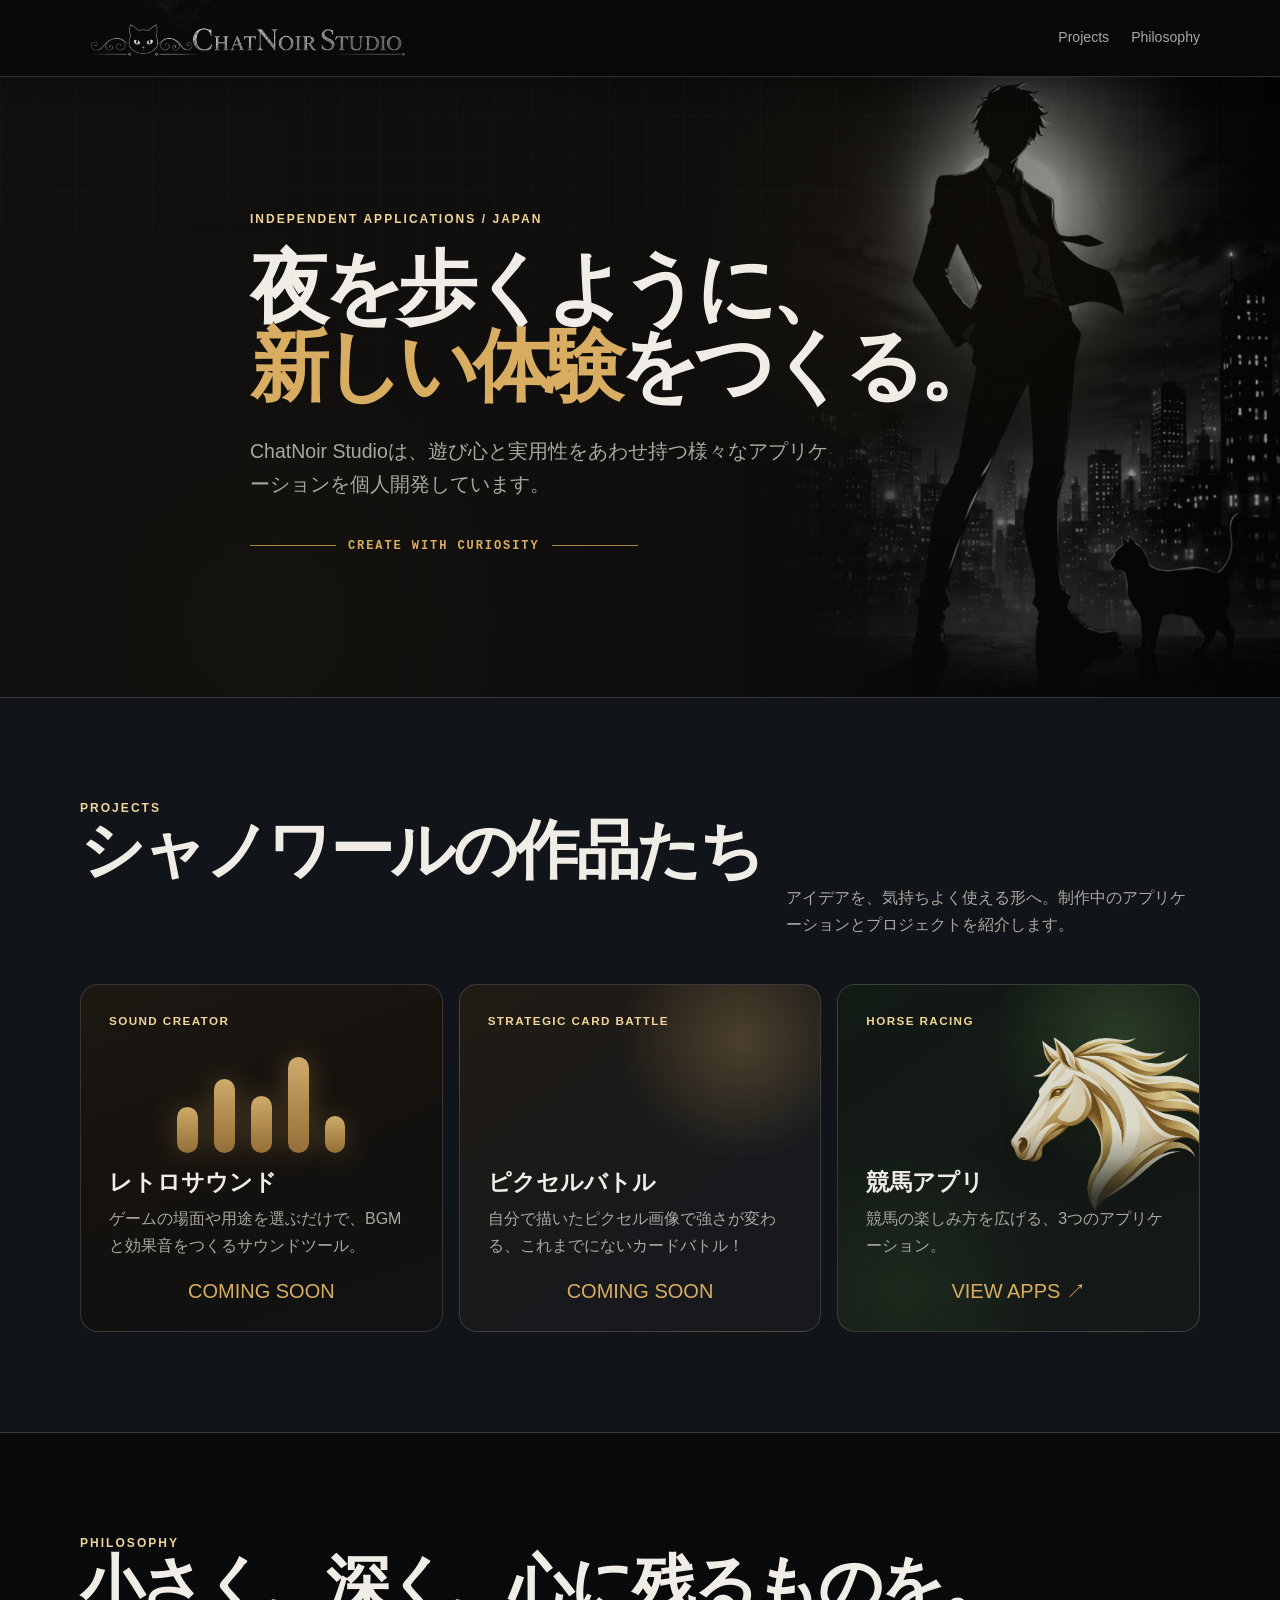
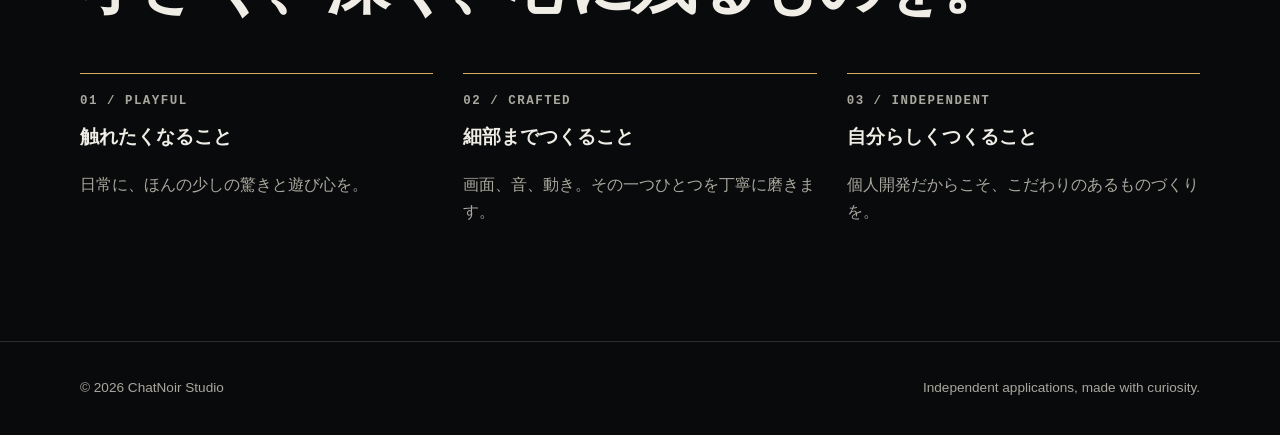
==== index.html @ 71e1b9e2 "OGP画像を追加し、シェア時の見え方を整える Co-authored-by: Cursor <cursoragent@cursor.com>" ====
<!doctype html>
<html lang="ja"><head><meta charset="utf-8"><meta name="viewport" content="width=device-width, initial-scale=1"><meta name="description" content="ChatNoir Studioは、遊び心と実用性をあわせ持つ個人開発アプリケーションを制作しています。"><meta name="theme-color" content="#090a0b"><meta property="og:title" content="ChatNoir Studio"><meta property="og:description" content="遊び心と実用性をあわせ持つ、個人開発アプリケーション。"><meta property="og:type" content="website"><meta property="og:url" content="https://true-ocean.github.io/"><meta property="og:locale" content="ja_JP"><meta property="og:site_name" content="ChatNoir Studio"><meta property="og:image" content="https://true-ocean.github.io/assets/og-home.png"><meta property="og:image:type" content="image/png"><meta property="og:image:width" content="1200"><meta property="og:image:height" content="630"><meta property="og:image:alt" content="夜の街に立つ人物と黒猫。夜を歩くように、新しい体験をつくる。"><meta name="twitter:card" content="summary_large_image"><meta name="twitter:title" content="ChatNoir Studio"><meta name="twitter:description" content="遊び心と実用性をあわせ持つ、個人開発アプリケーション。"><meta name="twitter:image" content="https://true-ocean.github.io/assets/og-home.png"><meta name="twitter:image:alt" content="夜の街に立つ人物と黒猫。夜を歩くように、新しい体験をつくる。"><link rel="canonical" href="https://true-ocean.github.io/"><title>ChatNoir Studio — Independent applications</title><link rel="stylesheet" href="assets/site.css"></head>
<body><div class="site-shell"><header class="site-header"><nav class="container nav" aria-label="メインナビゲーション"><a class="brand" href="./"><img class="brand-logo" src="assets/chatnoir-top-banner.png" alt="ChatNoir Studio"></a><div class="nav-links"><a href="#projects">Projects</a><a href="#philosophy">Philosophy</a></div></nav></header>
<main><section class="hero"><div class="hero-poster" role="img" aria-label="夜の街に立つ人物と黒猫を描いたChatNoir Studioのイメージ"></div><div class="container hero-content"><p class="kicker">Independent applications / Japan</p><h1><span class="line">夜を歩くように、</span><span class="line"><em>新しい体験</em>をつくる。</span></h1><p class="lead">ChatNoir Studioは、遊び心と実用性をあわせ持つ様々なアプリケーションを個人開発しています。</p><p class="hero-rule">CREATE WITH CURIOSITY</p></div></section>
<section class="section section-dark" id="projects"><div class="container"><div class="section-head"><div><p class="kicker">Projects</p><h2 class="heading-single">シャノワールの作品たち</h2></div><p class="section-copy">アイデアを、気持ちよく使える形へ。制作中のアプリケーションとプロジェクトを紹介します。</p></div><div class="projects"><article class="project project-retrosound"><span class="project-eq" aria-hidden="true"><i></i><i></i><i></i><i></i><i></i></span><p class="project-status">SOUND CREATOR</p><h3>レトロサウンド</h3><p class="project-desc">ゲームの場面や用途を選ぶだけで、BGMと効果音をつくるサウンドツール。</p><span class="project-arrow" aria-hidden="true">COMING SOON</span></article><article class="project"><p class="project-status">STRATEGIC CARD BATTLE</p><h3>ピクセルバトル</h3><p class="project-desc">自分で描いたピクセル画像で強さが変わる、これまでにないカードバトル！</p><span class="project-arrow" aria-hidden="true">COMING SOON</span></article><a class="project project-keiba" href="/horse-racing/"><span class="project-horse" aria-hidden="true"></span><p class="project-status">HORSE RACING</p><h3>競馬アプリ</h3><p class="project-desc">競馬の楽しみ方を広げる、3つのアプリケーション。</p><span class="project-arrow" aria-hidden="true">VIEW APPS ↗</span></a></div></div></section>
<section class="section" id="philosophy"><div class="container"><p class="kicker">Philosophy</p><h2 class="heading-single">小さく、深く、心に残るものを。</h2><div class="beliefs"><article class="belief"><p class="belief-index">01 / PLAYFUL</p><h3>触れたくなること</h3><p>日常に、ほんの少しの驚きと遊び心を。</p></article><article class="belief"><p class="belief-index">02 / CRAFTED</p><h3>細部までつくること</h3><p>画面、音、動き。その一つひとつを丁寧に磨きます。</p></article><article class="belief"><p class="belief-index">03 / INDEPENDENT</p><h3>自分らしくつくること</h3><p>個人開発だからこそ、こだわりのあるものづくりを。</p></article></div></div></section>
</main><footer class="site-footer"><div class="container footer-inner"><span>© 2026 ChatNoir Studio</span><span>Independent applications, made with curiosity.</span></div></footer></div></body></html>
---- assets/site.css ----
:root { --ink:#090a0b; --night:#111418; --panel:#171b20; --paper:#f0ede6; --muted:#aaa79f; --gold:#d8ad61; --gold-bright:#f2d49a; --line:rgba(240,237,230,.16); color-scheme:dark; }
* { box-sizing:border-box; } html { scroll-behavior:smooth; } body { margin:0; background:var(--ink); color:var(--paper); font-family:-apple-system,BlinkMacSystemFont,"Hiragino Sans","Yu Gothic",sans-serif; line-height:1.7; } a { color:inherit; }.container { width:min(1120px,calc(100% - 40px)); margin-inline:auto; }
.site-header { position:relative; z-index:2; border-bottom:1px solid var(--line); background:rgba(9,10,11,.84); }.nav { min-height:76px; display:flex; align-items:center; justify-content:space-between; gap:24px; }.brand { display:inline-flex; align-items:center; gap:11px; font-family:Georgia,"Times New Roman",serif; font-size:1.08rem; font-weight:700; letter-spacing:.08em; text-decoration:none; }.brand-mark { position:relative; width:27px; height:27px; border:1px solid var(--gold); border-radius:50% 50% 44% 44%; }.brand-mark::before,.brand-mark::after { content:""; position:absolute; top:-5px; width:9px; height:10px; border-top:1px solid var(--gold); }.brand-mark::before { left:1px; transform:rotate(-38deg); }.brand-mark::after { right:1px; transform:rotate(38deg); }.brand-mark i,.brand-mark i::before { position:absolute; display:block; content:""; }.brand-mark i { width:3px; height:3px; top:11px; left:7px; background:var(--gold-bright); box-shadow:10px 0 var(--gold-bright); }.brand-mark i::before { width:8px; height:1px; top:7px; left:5px; background:var(--gold); }.nav-links { display:flex; flex-wrap:wrap; gap:22px; color:var(--muted); font-size:.88rem; }.nav-links a { text-decoration:none; }.nav-links a:hover { color:var(--gold-bright); }
.hero { position:relative; min-height:690px; display:grid; align-items:center; overflow:hidden; isolation:isolate; }.hero::before { content:""; position:absolute; z-index:-2; inset:0; background:radial-gradient(circle at 72% 37%,rgba(215,172,92,.18),transparent 21%),linear-gradient(130deg,#08090a 15%,#15171a 54%,#08090a); }.hero::after { content:""; position:absolute; z-index:-1; inset:0; opacity:.38; background-image:linear-gradient(rgba(240,237,230,.08) 1px,transparent 1px),linear-gradient(90deg,rgba(240,237,230,.08) 1px,transparent 1px); background-size:52px 52px; mask-image:linear-gradient(to bottom,black,transparent 84%); }.hero-content { padding-block:112px; max-width:780px; }.kicker { margin:0; color:var(--gold-bright); font-size:.75rem; font-weight:800; letter-spacing:.17em; text-transform:uppercase; } h1,h2,h3,p { margin-top:0; } h1 { max-width:760px; margin-block:20px 30px; font-family:Georgia,"Times New Roman",serif; font-size:clamp(2.6rem,6.2vw,5.4rem); font-weight:600; line-height:.98; letter-spacing:-.075em; } h1 .line { display:block; white-space:nowrap; } h1 em { color:var(--gold); font-style:normal; }.lead { max-width:590px; color:var(--muted); font-size:clamp(1.05rem,2vw,1.22rem); }.hero-rule { display:flex; align-items:center; flex-wrap:nowrap; gap:12px; margin-top:37px; color:var(--gold); font:700 .75rem ui-monospace,SFMono-Regular,Menlo,monospace; letter-spacing:.16em; white-space:nowrap; }.hero-rule::before,.hero-rule::after { content:""; flex:1 1 24px; width:auto; max-width:86px; height:1px; background:currentColor; opacity:.75; }.hero-cat { position:absolute; right:10%; bottom:0; width:min(30vw,330px); height:360px; opacity:.6; }.hero-cat::before { content:""; position:absolute; bottom:20px; left:29%; width:150px; height:190px; border-radius:48% 48% 40% 40%; background:#050506; box-shadow:0 0 90px 13px rgba(214,174,101,.2); }.hero-cat::after { content:""; position:absolute; bottom:190px; left:35%; width:107px; height:108px; background:#050506; clip-path:polygon(10% 22%,7% 0,31% 17%,50% 9%,72% 17%,93% 0,90% 23%,100% 54%,82% 87%,50% 100%,18% 87%,0 54%); }
.section { padding-block:100px; }.section-dark { border-block:1px solid var(--line); background:var(--night); }.section-head { display:grid; grid-template-columns:minmax(0,1.35fr) minmax(0,.85fr); gap:28px 48px; align-items:end; } h2 { font-family:Georgia,"Times New Roman",serif; font-size:clamp(2.2rem,5vw,4.2rem); font-weight:600; line-height:1.04; letter-spacing:-.055em; } h2.heading-single { white-space:nowrap; }.section-copy { margin:0; color:var(--muted); max-width:34rem; justify-self:end; text-wrap:pretty; }.projects { display:grid; grid-template-columns:repeat(3,1fr); grid-template-rows:auto minmax(140px,1fr) auto auto auto; column-gap:16px; row-gap:0; margin-top:46px; align-items:stretch; }.project { min-height:330px; display:grid; grid-template-rows:subgrid; grid-row:span 5; padding:28px; border:1px solid var(--line); border-radius:18px; background:var(--panel); text-decoration:none; transition:transform .2s ease,border-color .2s ease; }.project:hover { transform:translateY(-5px); border-color:rgba(216,173,97,.72); }.project:nth-child(2) { background:radial-gradient(circle at 78% 16%,rgba(216,173,97,.26),transparent 30%),linear-gradient(145deg,#211b14,#17191c 64%); }.project:nth-child(3) { background:radial-gradient(circle at 78% 18%,rgba(110,168,86,.28),transparent 32%),radial-gradient(circle at 18% 88%,rgba(62,110,58,.2),transparent 36%),linear-gradient(145deg,#121a14,#141816 64%); }.project-status { grid-row:1; margin:0; color:var(--gold-bright); font-size:.73rem; font-weight:800; letter-spacing:.12em; line-height:1.3; white-space:nowrap; }.project h3 { grid-row:3; margin:0 0 8px; font-size:1.42rem; line-height:1.25; }.project-desc { grid-row:4; margin:0; color:var(--muted); }.project-arrow { grid-row:5; display:block; margin-top:20px; color:var(--gold); font-size:1.25rem; line-height:1.2; min-height:1.5rem; text-align:center; }.beliefs { display:grid; grid-template-columns:repeat(3,1fr); gap:30px; margin-top:46px; }.belief { border-top:1px solid var(--gold); padding-top:20px; }.belief p { color:var(--muted); }.belief-index { color:var(--gold); font:700 .78rem ui-monospace,SFMono-Regular,Menlo,monospace; letter-spacing:.12em; }.site-footer { border-top:1px solid var(--line); padding-block:34px; color:var(--muted); font-size:.85rem; }.footer-inner { display:flex; flex-wrap:wrap; justify-content:space-between; gap:18px; }
@media (max-width:960px) { .section-head { grid-template-columns:1fr; gap:18px; } .section-copy { justify-self:start; } }
@media (max-width:780px) { .container { width:min(100% - 30px,1120px); }.nav { padding-block:15px; align-items:center; justify-content:center; flex-direction:column; gap:10px; }.nav-links { gap:14px; justify-content:center; }.hero { min-height:630px; }.hero-content { padding-block:90px; }.hero-cat { right:-10%; width:260px; opacity:.38; }.section { padding-block:72px; }.section-head,.beliefs { grid-template-columns:1fr; gap:20px; }.section-copy { justify-self:start; max-width:36rem; }.projects { grid-template-columns:1fr; grid-template-rows:none; column-gap:20px; row-gap:20px; margin-top:34px; }.project { grid-template-rows:auto minmax(120px,1fr) auto auto auto; grid-row:auto; min-height:250px; } h1 { font-size:clamp(2.2rem,9.5vw,3.4rem); } h2.heading-single { font-size:clamp(1.45rem,6.4vw,2.6rem); } }

/* ChatNoir Studio imagery — aligned with the Retro Sound public site. */
.site-shell { overflow: hidden; }
.site-header { position: relative; background: rgba(18, 16, 14, .92); }
.brand { display: inline-flex; align-items: center; text-decoration: none; }
.brand-logo { display: block; width: auto; height: 112px; margin-block: -34px; mix-blend-mode: screen; }
.hero { min-height: 620px; background: radial-gradient(circle at 78% 28%, rgba(232, 169, 56, .25), transparent 29%), radial-gradient(circle at 18% 88%, rgba(185, 228, 83, .13), transparent 24%); }
.hero::before { z-index: -1; background: linear-gradient(90deg, rgba(18,16,14,.98) 0%, rgba(18,16,14,.76) 42%, rgba(18,16,14,.15) 100%); }
.hero::after { z-index: -1; opacity: .3; background-size: 38px 38px; }
.hero-poster { position: absolute; z-index: -2; inset: 0 0 0 auto; width: min(42vw, 540px); opacity: .78; background: linear-gradient(90deg, var(--ink), transparent 34%, rgba(18,16,14,.16)), linear-gradient(0deg, var(--ink), transparent 34%), url("chatnoir-poster-figure.png") center 22% / cover no-repeat; filter: grayscale(1) contrast(1.08); mask-image: linear-gradient(to right, transparent, black 34%); }
.hero-cat { display: none; }
.project-retrosound { position: relative; overflow: hidden; background: linear-gradient(160deg, #1c1812 0%, #14110e 48%, #101214 100%); }
.project-eq { grid-row: 2; justify-self: center; align-self: center; display: flex; align-items: flex-end; gap: 16px; width: min(58%, 168px); height: min(78%, 148px); opacity: .88; pointer-events: none; }
.project-eq i { display: block; flex: 1 1 0; min-width: 14px; max-width: 22px; border-radius: 999px; background: linear-gradient(180deg, #e8c07a, #c49a55 55%, #a67d3f); box-shadow: 0 0 28px rgba(196, 154, 85, .38); }
.project-eq i:nth-child(1) { height: 42%; }
.project-eq i:nth-child(2) { height: 68%; }
.project-eq i:nth-child(3) { height: 52%; }
.project-eq i:nth-child(4) { height: 88%; }
.project-eq i:nth-child(5) { height: 34%; }
.project-keiba { position: relative; overflow: hidden; background:
  radial-gradient(circle at 50% 42%, rgba(225, 186, 100, .16), transparent 31%),
  linear-gradient(160deg, #172219 0%, #101712 58%, #0c100d 100%); }
.project-keiba > * { position: relative; z-index: 1; }
.project-horse { position: absolute; z-index: 0; top: 18px; right: -22px; display: block; width: min(88%, 220px); height: 238px; background: url("horse-racing-mark.png") center / contain no-repeat; pointer-events: none; opacity: .94; filter: brightness(.9) saturate(.82) sepia(.08) drop-shadow(0 14px 20px rgba(0, 0, 0, .32)); mask-image: linear-gradient(to bottom, #000 0 53%, rgba(0, 0, 0, .76) 64%, rgba(0, 0, 0, .22) 81%, transparent 98%); transform-origin: 64% 40%; transition: opacity .25s ease, transform .25s ease; }
.project-keiba:hover .project-horse { opacity: 1; transform: translateY(-3px) scale(1.025); }
@media (max-width: 780px) {
  .brand { padding-inline-end: 2.75rem; }
  .brand-logo { height: 84px; margin-block: -26px; }
  .hero { min-height: 540px; }
  .hero-poster { width: 66vw; opacity: .4; }
}

/* Persistent navigation */
.site-shell { overflow: visible; }
.site-header { position: sticky; top: 0; z-index: 20; background: rgba(9, 10, 11, .97); box-shadow: 0 8px 20px rgba(0, 0, 0, .22); }
section[id] { scroll-margin-top: 140px; }
@media (max-width: 780px) {
  /* Stacked header is taller; tuck the section top edge behind it. */
  section[id] { scroll-margin-top: 172px; }
}
.site-header { overflow: hidden; }
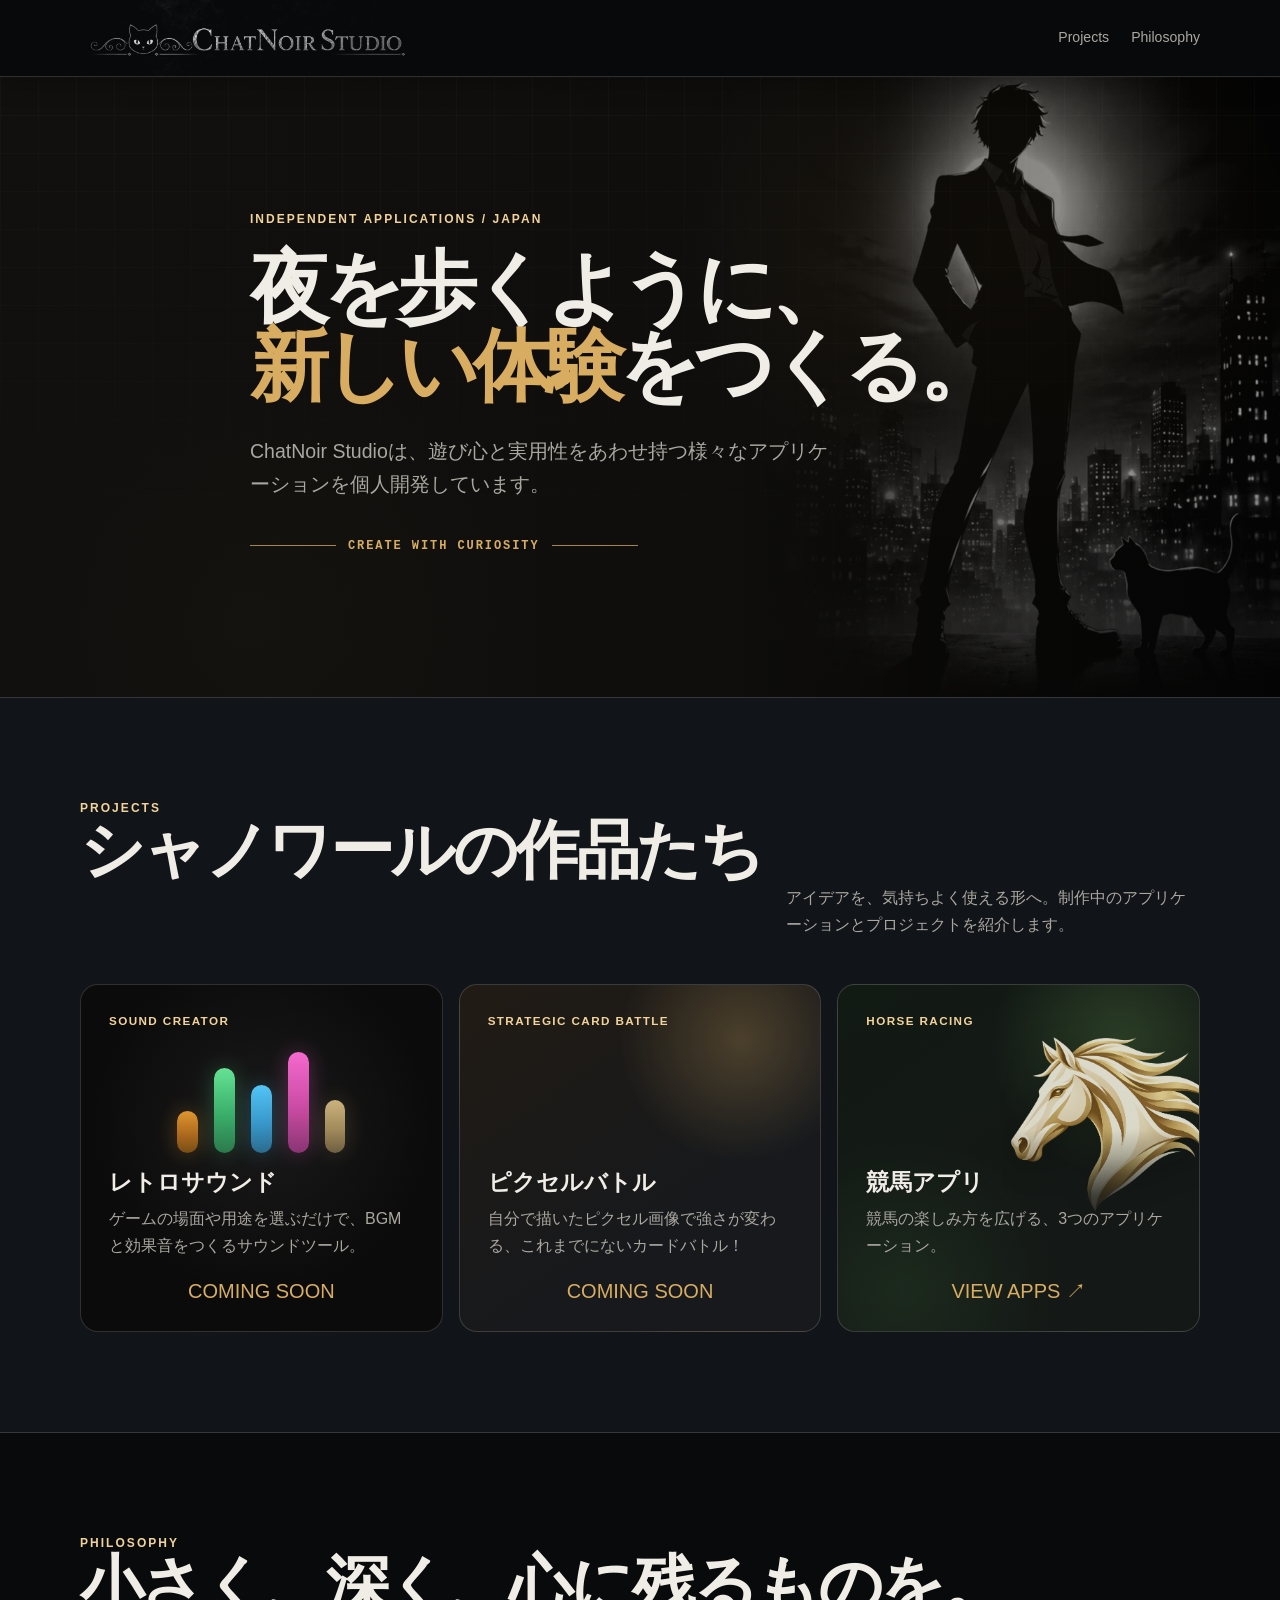
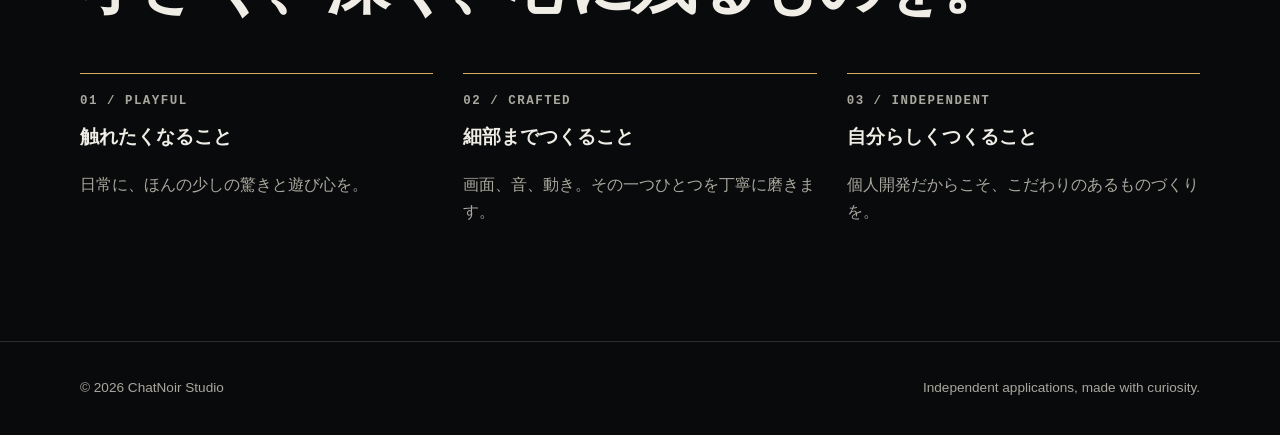
==== commit 344c1fa3: "レトロサウンドのイコライザーを多色にして、カードの印象を試す Co-authored-by: Cursor <cursoragent@cursor.com>" ====
--- a/index.html
+++ b/index.html
@@ -2,6 +2,6 @@
 <html lang="ja"><head><meta charset="utf-8"><meta name="viewport" content="width=device-width, initial-scale=1"><meta name="description" content="ChatNoir Studioは、遊び心と実用性をあわせ持つ個人開発アプリケーションを制作しています。"><meta name="theme-color" content="#090a0b"><meta property="og:title" content="ChatNoir Studio"><meta property="og:description" content="遊び心と実用性をあわせ持つ、個人開発アプリケーション。"><meta property="og:type" content="website"><meta property="og:url" content="https://true-ocean.github.io/"><meta property="og:locale" content="ja_JP"><meta property="og:site_name" content="ChatNoir Studio"><meta property="og:image" content="https://true-ocean.github.io/assets/og-home.png"><meta property="og:image:type" content="image/png"><meta property="og:image:width" content="1200"><meta property="og:image:height" content="630"><meta property="og:image:alt" content="夜の街に立つ人物と黒猫。夜を歩くように、新しい体験をつくる。"><meta name="twitter:card" content="summary_large_image"><meta name="twitter:title" content="ChatNoir Studio"><meta name="twitter:description" content="遊び心と実用性をあわせ持つ、個人開発アプリケーション。"><meta name="twitter:image" content="https://true-ocean.github.io/assets/og-home.png"><meta name="twitter:image:alt" content="夜の街に立つ人物と黒猫。夜を歩くように、新しい体験をつくる。"><link rel="canonical" href="https://true-ocean.github.io/"><title>ChatNoir Studio — Independent applications</title><link rel="stylesheet" href="assets/site.css"></head>
 <body><div class="site-shell"><header class="site-header"><nav class="container nav" aria-label="メインナビゲーション"><a class="brand" href="./"><img class="brand-logo" src="assets/chatnoir-top-banner.png" alt="ChatNoir Studio"></a><div class="nav-links"><a href="#projects">Projects</a><a href="#philosophy">Philosophy</a></div></nav></header>
 <main><section class="hero"><div class="hero-poster" role="img" aria-label="夜の街に立つ人物と黒猫を描いたChatNoir Studioのイメージ"></div><div class="container hero-content"><p class="kicker">Independent applications / Japan</p><h1><span class="line">夜を歩くように、</span><span class="line"><em>新しい体験</em>をつくる。</span></h1><p class="lead">ChatNoir Studioは、遊び心と実用性をあわせ持つ様々なアプリケーションを個人開発しています。</p><p class="hero-rule">CREATE WITH CURIOSITY</p></div></section>
-<section class="section section-dark" id="projects"><div class="container"><div class="section-head"><div><p class="kicker">Projects</p><h2 class="heading-single">シャノワールの作品たち</h2></div><p class="section-copy">アイデアを、気持ちよく使える形へ。制作中のアプリケーションとプロジェクトを紹介します。</p></div><div class="projects"><article class="project project-retrosound"><span class="project-eq" aria-hidden="true"><i></i><i></i><i></i><i></i><i></i></span><p class="project-status">SOUND CREATOR</p><h3>レトロサウンド</h3><p class="project-desc">ゲームの場面や用途を選ぶだけで、BGMと効果音をつくるサウンドツール。</p><span class="project-arrow" aria-hidden="true">COMING SOON</span></article><article class="project"><p class="project-status">STRATEGIC CARD BATTLE</p><h3>ピクセルバトル</h3><p class="project-desc">自分で描いたピクセル画像で強さが変わる、これまでにないカードバトル！</p><span class="project-arrow" aria-hidden="true">COMING SOON</span></article><a class="project project-keiba" href="/horse-racing/"><span class="project-horse" aria-hidden="true"></span><p class="project-status">HORSE RACING</p><h3>競馬アプリ</h3><p class="project-desc">競馬の楽しみ方を広げる、3つのアプリケーション。</p><span class="project-arrow" aria-hidden="true">VIEW APPS ↗</span></a></div></div></section>
+<section class="section section-dark" id="projects"><div class="container"><div class="section-head"><div><p class="kicker">Projects</p><h2 class="heading-single">シャノワールの作品たち</h2></div><p class="section-copy">アイデアを、気持ちよく使える形へ。制作中のアプリケーションとプロジェクトを紹介します。</p></div><div class="projects"><article class="project project-retrosound eq-spectrum"><span class="project-eq" aria-hidden="true"><i></i><i></i><i></i><i></i><i></i></span><p class="project-status">SOUND CREATOR</p><h3>レトロサウンド</h3><p class="project-desc">ゲームの場面や用途を選ぶだけで、BGMと効果音をつくるサウンドツール。</p><span class="project-arrow" aria-hidden="true">COMING SOON</span></article><article class="project"><p class="project-status">STRATEGIC CARD BATTLE</p><h3>ピクセルバトル</h3><p class="project-desc">自分で描いたピクセル画像で強さが変わる、これまでにないカードバトル！</p><span class="project-arrow" aria-hidden="true">COMING SOON</span></article><a class="project project-keiba" href="/horse-racing/"><span class="project-horse" aria-hidden="true"></span><p class="project-status">HORSE RACING</p><h3>競馬アプリ</h3><p class="project-desc">競馬の楽しみ方を広げる、3つのアプリケーション。</p><span class="project-arrow" aria-hidden="true">VIEW APPS ↗</span></a></div></div></section>
 <section class="section" id="philosophy"><div class="container"><p class="kicker">Philosophy</p><h2 class="heading-single">小さく、深く、心に残るものを。</h2><div class="beliefs"><article class="belief"><p class="belief-index">01 / PLAYFUL</p><h3>触れたくなること</h3><p>日常に、ほんの少しの驚きと遊び心を。</p></article><article class="belief"><p class="belief-index">02 / CRAFTED</p><h3>細部までつくること</h3><p>画面、音、動き。その一つひとつを丁寧に磨きます。</p></article><article class="belief"><p class="belief-index">03 / INDEPENDENT</p><h3>自分らしくつくること</h3><p>個人開発だからこそ、こだわりのあるものづくりを。</p></article></div></div></section>
 </main><footer class="site-footer"><div class="container footer-inner"><span>© 2026 ChatNoir Studio</span><span>Independent applications, made with curiosity.</span></div></footer></div></body></html>
--- a/assets/site.css
+++ b/assets/site.css
@@ -24,6 +24,15 @@
 .project-eq i:nth-child(3) { height: 52%; }
 .project-eq i:nth-child(4) { height: 88%; }
 .project-eq i:nth-child(5) { height: 34%; }
+/* Spectrum look: remove eq-spectrum from index.html to restore the gold bars. */
+.eq-spectrum { background: radial-gradient(circle at 50% 40%, #1a1a1a, #0b0b0b 62%); }
+.eq-spectrum .project-eq { opacity: .96; }
+.eq-spectrum .project-eq i { box-shadow: none; }
+.eq-spectrum .project-eq i:nth-child(1) { height: 38%; background: linear-gradient(180deg, #e89c31, #b56e1f 55%, #7a5016); box-shadow: 0 0 22px rgba(232, 156, 49, .32); }
+.eq-spectrum .project-eq i:nth-child(2) { height: 78%; background: linear-gradient(180deg, #69eb9a, #3cb56e 55%, #2d7e4e); box-shadow: 0 0 22px rgba(105, 235, 154, .28); }
+.eq-spectrum .project-eq i:nth-child(3) { height: 62%; background: linear-gradient(180deg, #56ccff, #3a9fd4 55%, #2b6f93); box-shadow: 0 0 22px rgba(86, 204, 255, .28); }
+.eq-spectrum .project-eq i:nth-child(4) { height: 92%; background: linear-gradient(180deg, #ff6dd6, #d24eaa 55%, #8f3677); box-shadow: 0 0 22px rgba(255, 109, 214, .30); }
+.eq-spectrum .project-eq i:nth-child(5) { height: 48%; background: linear-gradient(180deg, #d4b982, #a8905e 55%, #726244); box-shadow: 0 0 22px rgba(212, 185, 130, .22); }
 .project-keiba { position: relative; overflow: hidden; background:
   radial-gradient(circle at 50% 42%, rgba(225, 186, 100, .16), transparent 31%),
   linear-gradient(160deg, #172219 0%, #101712 58%, #0c100d 100%); }
@@ -40,9 +49,10 @@
 /* Persistent navigation */
 .site-shell { overflow: visible; }
 .site-header { position: sticky; top: 0; z-index: 20; background: rgba(9, 10, 11, .97); box-shadow: 0 8px 20px rgba(0, 0, 0, .22); }
-section[id] { scroll-margin-top: 140px; }
+/* Match sticky header height so section top borders tuck under it (not a second line). */
+section[id] { scroll-margin-top: 75px; } /* header is 77px on desktop */
 @media (max-width: 780px) {
-  /* Stacked header is taller; tuck the section top edge behind it. */
-  section[id] { scroll-margin-top: 172px; }
+  /* Stacked nav is ~97px; hide the 1px section border under the header. */
+  section[id] { scroll-margin-top: 95px; }
 }
 .site-header { overflow: hidden; }
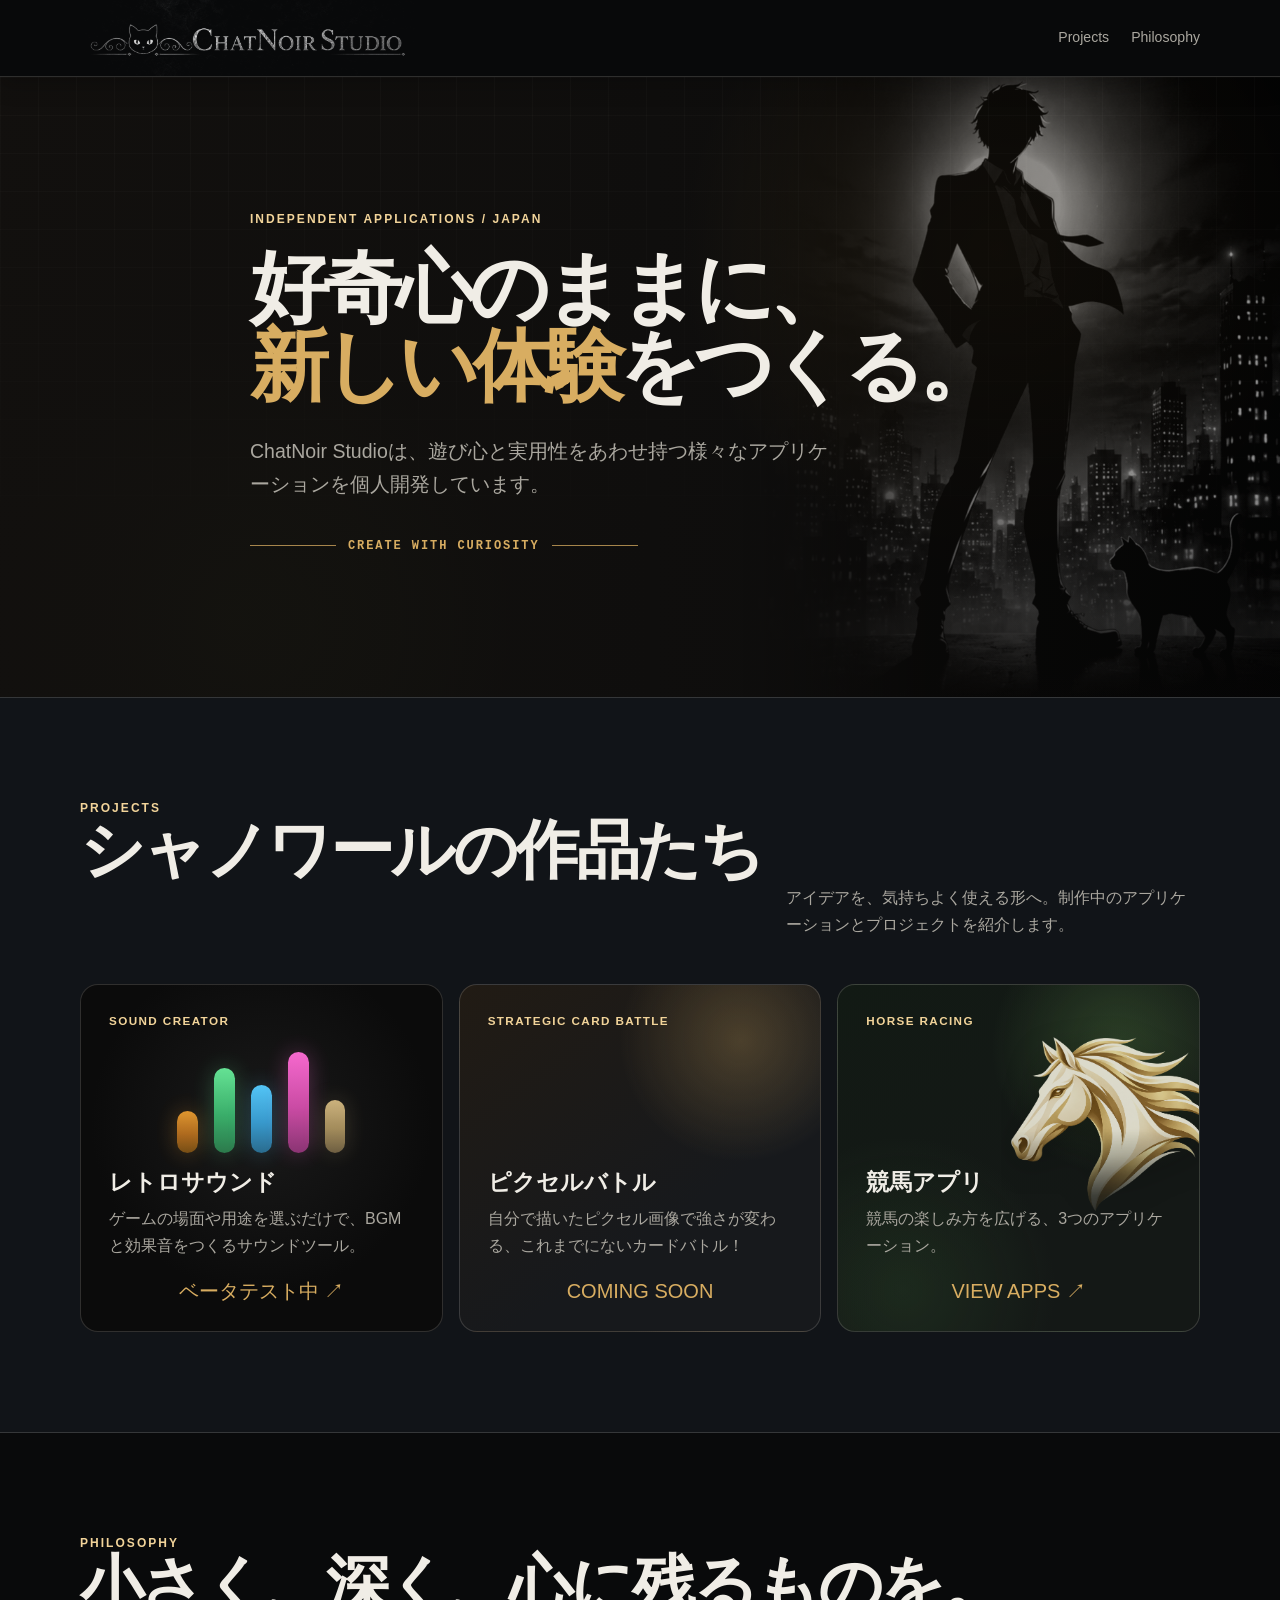
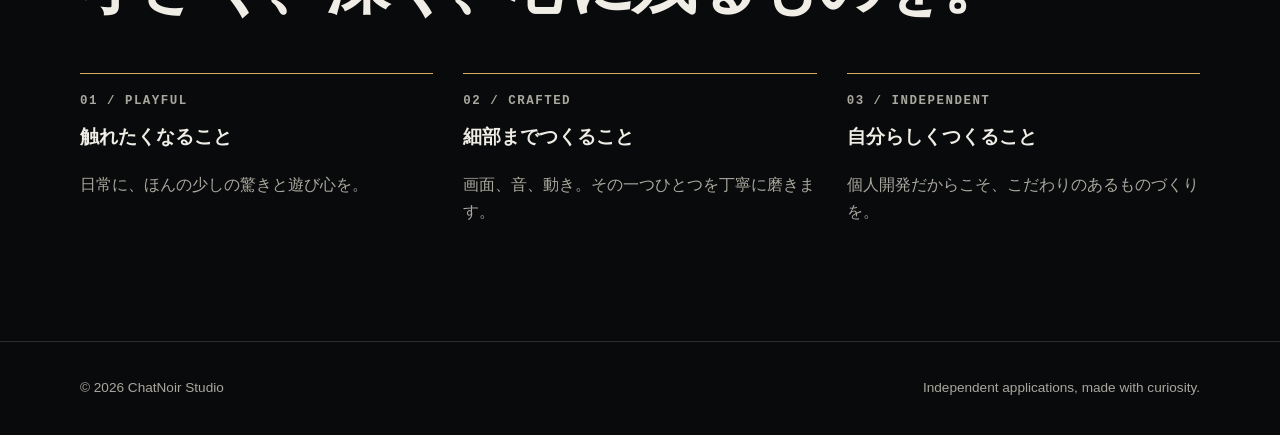
==== commit 802b2fce: "ヒーロー文言とOGPカードを更新し、レトロサウンドをベータ公開にする Co-authored-by: Cursor <cursoragent@cursor.com>" ====
--- a/index.html
+++ b/index.html
@@ -1,7 +1,7 @@
 <!doctype html>
-<html lang="ja"><head><meta charset="utf-8"><meta name="viewport" content="width=device-width, initial-scale=1"><meta name="description" content="ChatNoir Studioは、遊び心と実用性をあわせ持つ個人開発アプリケーションを制作しています。"><meta name="theme-color" content="#090a0b"><meta property="og:title" content="ChatNoir Studio"><meta property="og:description" content="遊び心と実用性をあわせ持つ、個人開発アプリケーション。"><meta property="og:type" content="website"><meta property="og:url" content="https://true-ocean.github.io/"><meta property="og:locale" content="ja_JP"><meta property="og:site_name" content="ChatNoir Studio"><meta property="og:image" content="https://true-ocean.github.io/assets/og-home.png"><meta property="og:image:type" content="image/png"><meta property="og:image:width" content="1200"><meta property="og:image:height" content="630"><meta property="og:image:alt" content="夜の街に立つ人物と黒猫。夜を歩くように、新しい体験をつくる。"><meta name="twitter:card" content="summary_large_image"><meta name="twitter:title" content="ChatNoir Studio"><meta name="twitter:description" content="遊び心と実用性をあわせ持つ、個人開発アプリケーション。"><meta name="twitter:image" content="https://true-ocean.github.io/assets/og-home.png"><meta name="twitter:image:alt" content="夜の街に立つ人物と黒猫。夜を歩くように、新しい体験をつくる。"><link rel="canonical" href="https://true-ocean.github.io/"><title>ChatNoir Studio — Independent applications</title><link rel="stylesheet" href="assets/site.css"></head>
+<html lang="ja"><head><meta charset="utf-8"><meta name="viewport" content="width=device-width, initial-scale=1"><meta name="description" content="ChatNoir Studioは、遊び心と実用性をあわせ持つ個人開発アプリケーションを制作しています。"><meta name="theme-color" content="#090a0b"><meta property="og:title" content="ChatNoir Studio"><meta property="og:description" content="遊び心と実用性をあわせ持つ、個人開発アプリケーション。"><meta property="og:type" content="website"><meta property="og:url" content="https://true-ocean.github.io/"><meta property="og:locale" content="ja_JP"><meta property="og:site_name" content="ChatNoir Studio"><meta property="og:image" content="https://true-ocean.github.io/assets/og-home.png"><meta property="og:image:type" content="image/png"><meta property="og:image:width" content="1200"><meta property="og:image:height" content="630"><meta property="og:image:alt" content="夜の街に立つ人物と黒猫。好奇心のままに、新しい体験をつくる。"><meta name="twitter:card" content="summary_large_image"><meta name="twitter:title" content="ChatNoir Studio"><meta name="twitter:description" content="遊び心と実用性をあわせ持つ、個人開発アプリケーション。"><meta name="twitter:image" content="https://true-ocean.github.io/assets/og-home.png"><meta name="twitter:image:alt" content="夜の街に立つ人物と黒猫。好奇心のままに、新しい体験をつくる。"><link rel="canonical" href="https://true-ocean.github.io/"><title>ChatNoir Studio — Independent applications</title><link rel="stylesheet" href="assets/site.css"></head>
 <body><div class="site-shell"><header class="site-header"><nav class="container nav" aria-label="メインナビゲーション"><a class="brand" href="./"><img class="brand-logo" src="assets/chatnoir-top-banner.png" alt="ChatNoir Studio"></a><div class="nav-links"><a href="#projects">Projects</a><a href="#philosophy">Philosophy</a></div></nav></header>
-<main><section class="hero"><div class="hero-poster" role="img" aria-label="夜の街に立つ人物と黒猫を描いたChatNoir Studioのイメージ"></div><div class="container hero-content"><p class="kicker">Independent applications / Japan</p><h1><span class="line">夜を歩くように、</span><span class="line"><em>新しい体験</em>をつくる。</span></h1><p class="lead">ChatNoir Studioは、遊び心と実用性をあわせ持つ様々なアプリケーションを個人開発しています。</p><p class="hero-rule">CREATE WITH CURIOSITY</p></div></section>
-<section class="section section-dark" id="projects"><div class="container"><div class="section-head"><div><p class="kicker">Projects</p><h2 class="heading-single">シャノワールの作品たち</h2></div><p class="section-copy">アイデアを、気持ちよく使える形へ。制作中のアプリケーションとプロジェクトを紹介します。</p></div><div class="projects"><article class="project project-retrosound eq-spectrum"><span class="project-eq" aria-hidden="true"><i></i><i></i><i></i><i></i><i></i></span><p class="project-status">SOUND CREATOR</p><h3>レトロサウンド</h3><p class="project-desc">ゲームの場面や用途を選ぶだけで、BGMと効果音をつくるサウンドツール。</p><span class="project-arrow" aria-hidden="true">COMING SOON</span></article><article class="project"><p class="project-status">STRATEGIC CARD BATTLE</p><h3>ピクセルバトル</h3><p class="project-desc">自分で描いたピクセル画像で強さが変わる、これまでにないカードバトル！</p><span class="project-arrow" aria-hidden="true">COMING SOON</span></article><a class="project project-keiba" href="/horse-racing/"><span class="project-horse" aria-hidden="true"></span><p class="project-status">HORSE RACING</p><h3>競馬アプリ</h3><p class="project-desc">競馬の楽しみ方を広げる、3つのアプリケーション。</p><span class="project-arrow" aria-hidden="true">VIEW APPS ↗</span></a></div></div></section>
+<main><section class="hero"><div class="hero-poster" role="img" aria-label="夜の街に立つ人物と黒猫を描いたChatNoir Studioのイメージ"></div><div class="container hero-content"><p class="kicker">Independent applications / Japan</p><h1><span class="line">好奇心のままに、</span><span class="line"><em>新しい体験</em>をつくる。</span></h1><p class="lead">ChatNoir Studioは、遊び心と実用性をあわせ持つ様々なアプリケーションを個人開発しています。</p><p class="hero-rule">CREATE WITH CURIOSITY</p></div></section>
+<section class="section section-dark" id="projects"><div class="container"><div class="section-head"><div><p class="kicker">Projects</p><h2 class="heading-single">シャノワールの作品たち</h2></div><p class="section-copy">アイデアを、気持ちよく使える形へ。制作中のアプリケーションとプロジェクトを紹介します。</p></div><div class="projects"><a class="project project-retrosound eq-spectrum" href="/GameSoundCreator/"><span class="project-eq" aria-hidden="true"><i></i><i></i><i></i><i></i><i></i></span><p class="project-status">SOUND CREATOR</p><h3>レトロサウンド</h3><p class="project-desc">ゲームの場面や用途を選ぶだけで、BGMと効果音をつくるサウンドツール。</p><span class="project-arrow" aria-hidden="true">ベータテスト中 ↗</span></a><article class="project"><p class="project-status">STRATEGIC CARD BATTLE</p><h3>ピクセルバトル</h3><p class="project-desc">自分で描いたピクセル画像で強さが変わる、これまでにないカードバトル！</p><span class="project-arrow" aria-hidden="true">COMING SOON</span></article><a class="project project-keiba" href="/horse-racing/"><span class="project-horse" aria-hidden="true"></span><p class="project-status">HORSE RACING</p><h3>競馬アプリ</h3><p class="project-desc">競馬の楽しみ方を広げる、3つのアプリケーション。</p><span class="project-arrow" aria-hidden="true">VIEW APPS ↗</span></a></div></div></section>
 <section class="section" id="philosophy"><div class="container"><p class="kicker">Philosophy</p><h2 class="heading-single">小さく、深く、心に残るものを。</h2><div class="beliefs"><article class="belief"><p class="belief-index">01 / PLAYFUL</p><h3>触れたくなること</h3><p>日常に、ほんの少しの驚きと遊び心を。</p></article><article class="belief"><p class="belief-index">02 / CRAFTED</p><h3>細部までつくること</h3><p>画面、音、動き。その一つひとつを丁寧に磨きます。</p></article><article class="belief"><p class="belief-index">03 / INDEPENDENT</p><h3>自分らしくつくること</h3><p>個人開発だからこそ、こだわりのあるものづくりを。</p></article></div></div></section>
 </main><footer class="site-footer"><div class="container footer-inner"><span>© 2026 ChatNoir Studio</span><span>Independent applications, made with curiosity.</span></div></footer></div></body></html>
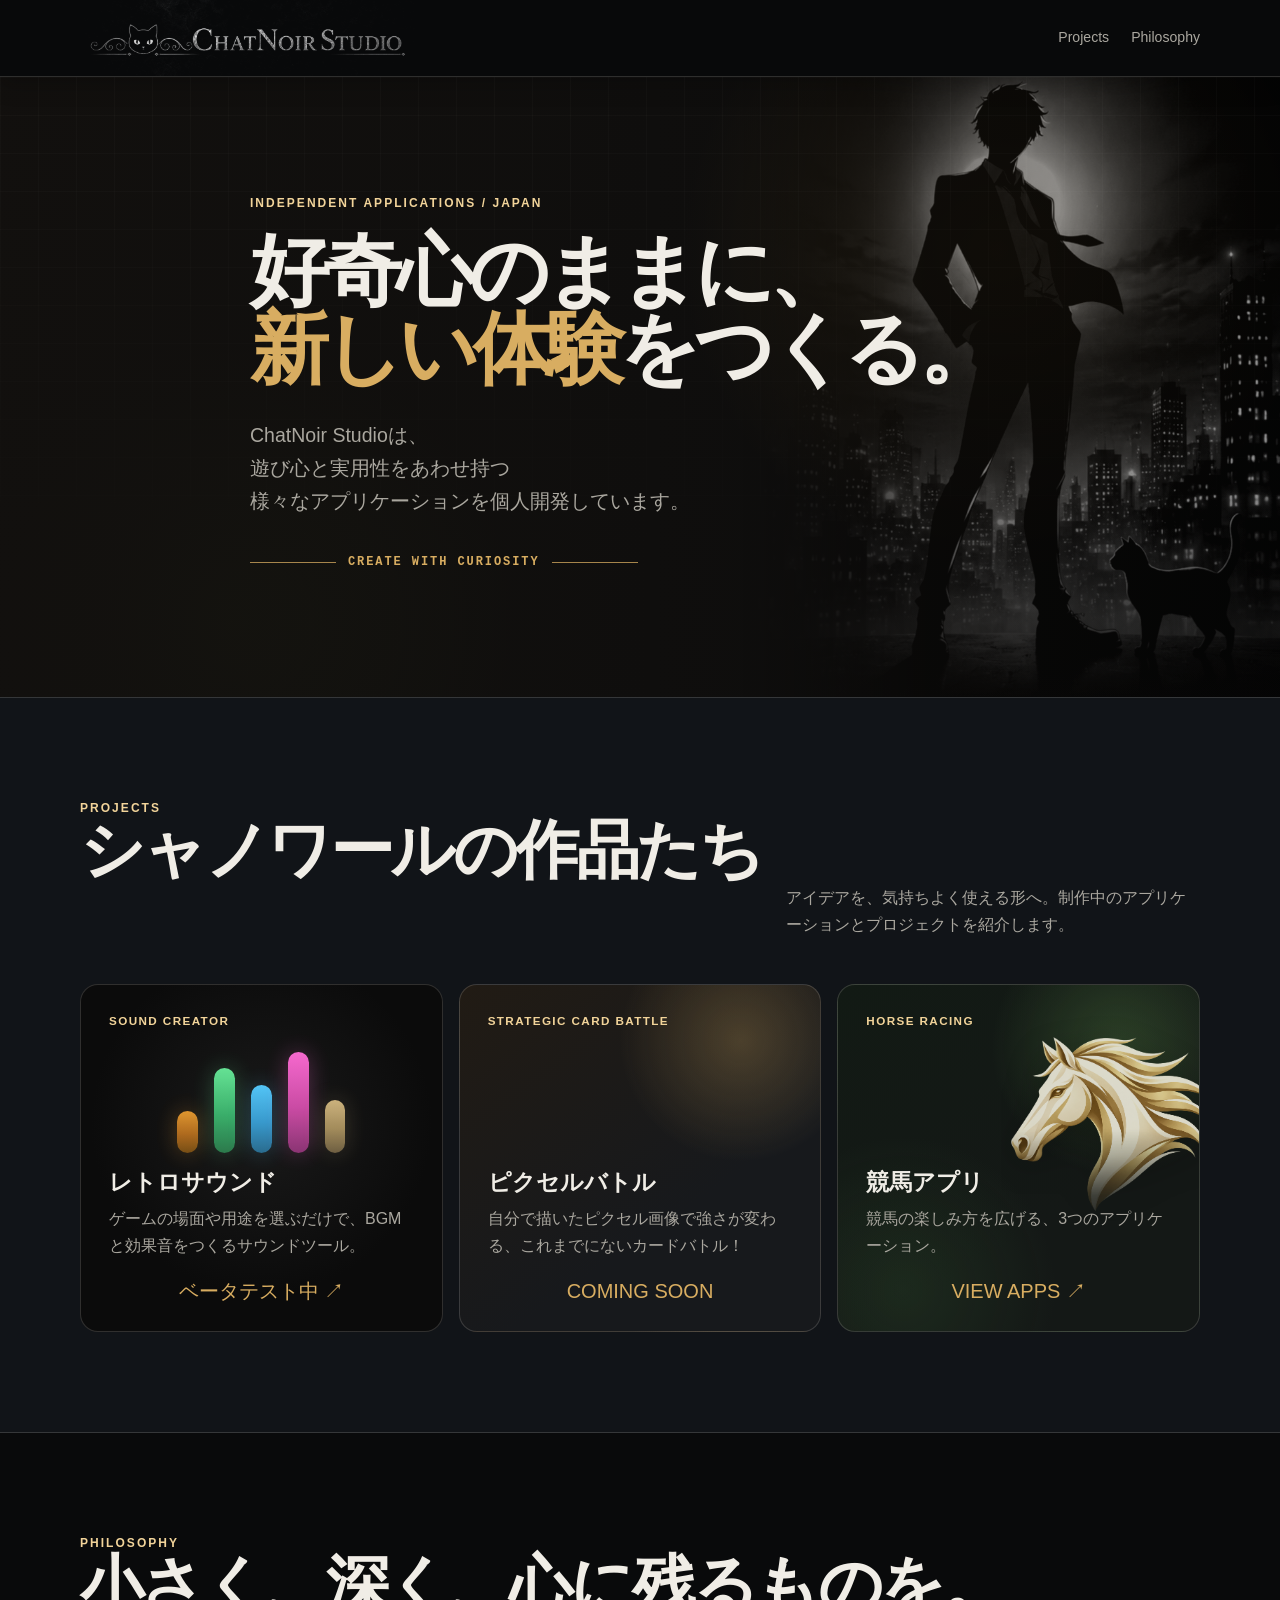
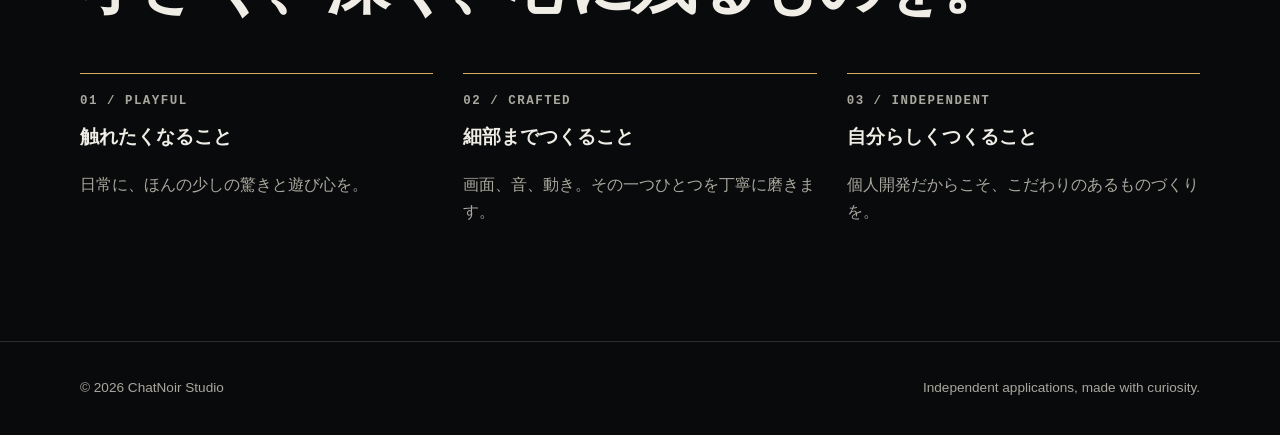
==== commit f1bc6db4: "ヒーロー説明の改行を整え、OGPカードにも反映する Co-authored-by: Cursor <cursoragent@cursor.com>" ====
--- a/index.html
+++ b/index.html
@@ -1,7 +1,7 @@
 <!doctype html>
 <html lang="ja"><head><meta charset="utf-8"><meta name="viewport" content="width=device-width, initial-scale=1"><meta name="description" content="ChatNoir Studioは、遊び心と実用性をあわせ持つ個人開発アプリケーションを制作しています。"><meta name="theme-color" content="#090a0b"><meta property="og:title" content="ChatNoir Studio"><meta property="og:description" content="遊び心と実用性をあわせ持つ、個人開発アプリケーション。"><meta property="og:type" content="website"><meta property="og:url" content="https://true-ocean.github.io/"><meta property="og:locale" content="ja_JP"><meta property="og:site_name" content="ChatNoir Studio"><meta property="og:image" content="https://true-ocean.github.io/assets/og-home.png"><meta property="og:image:type" content="image/png"><meta property="og:image:width" content="1200"><meta property="og:image:height" content="630"><meta property="og:image:alt" content="夜の街に立つ人物と黒猫。好奇心のままに、新しい体験をつくる。"><meta name="twitter:card" content="summary_large_image"><meta name="twitter:title" content="ChatNoir Studio"><meta name="twitter:description" content="遊び心と実用性をあわせ持つ、個人開発アプリケーション。"><meta name="twitter:image" content="https://true-ocean.github.io/assets/og-home.png"><meta name="twitter:image:alt" content="夜の街に立つ人物と黒猫。好奇心のままに、新しい体験をつくる。"><link rel="canonical" href="https://true-ocean.github.io/"><title>ChatNoir Studio — Independent applications</title><link rel="stylesheet" href="assets/site.css"></head>
 <body><div class="site-shell"><header class="site-header"><nav class="container nav" aria-label="メインナビゲーション"><a class="brand" href="./"><img class="brand-logo" src="assets/chatnoir-top-banner.png" alt="ChatNoir Studio"></a><div class="nav-links"><a href="#projects">Projects</a><a href="#philosophy">Philosophy</a></div></nav></header>
-<main><section class="hero"><div class="hero-poster" role="img" aria-label="夜の街に立つ人物と黒猫を描いたChatNoir Studioのイメージ"></div><div class="container hero-content"><p class="kicker">Independent applications / Japan</p><h1><span class="line">好奇心のままに、</span><span class="line"><em>新しい体験</em>をつくる。</span></h1><p class="lead">ChatNoir Studioは、遊び心と実用性をあわせ持つ様々なアプリケーションを個人開発しています。</p><p class="hero-rule">CREATE WITH CURIOSITY</p></div></section>
+<main><section class="hero"><div class="hero-poster" role="img" aria-label="夜の街に立つ人物と黒猫を描いたChatNoir Studioのイメージ"></div><div class="container hero-content"><p class="kicker">Independent applications / Japan</p><h1><span class="line">好奇心のままに、</span><span class="line"><em>新しい体験</em>をつくる。</span></h1><p class="lead">ChatNoir Studioは、<br>遊び心と実用性をあわせ持つ<br>様々なアプリケーションを個人開発しています。</p><p class="hero-rule">CREATE WITH CURIOSITY</p></div></section>
 <section class="section section-dark" id="projects"><div class="container"><div class="section-head"><div><p class="kicker">Projects</p><h2 class="heading-single">シャノワールの作品たち</h2></div><p class="section-copy">アイデアを、気持ちよく使える形へ。制作中のアプリケーションとプロジェクトを紹介します。</p></div><div class="projects"><a class="project project-retrosound eq-spectrum" href="/GameSoundCreator/"><span class="project-eq" aria-hidden="true"><i></i><i></i><i></i><i></i><i></i></span><p class="project-status">SOUND CREATOR</p><h3>レトロサウンド</h3><p class="project-desc">ゲームの場面や用途を選ぶだけで、BGMと効果音をつくるサウンドツール。</p><span class="project-arrow" aria-hidden="true">ベータテスト中 ↗</span></a><article class="project"><p class="project-status">STRATEGIC CARD BATTLE</p><h3>ピクセルバトル</h3><p class="project-desc">自分で描いたピクセル画像で強さが変わる、これまでにないカードバトル！</p><span class="project-arrow" aria-hidden="true">COMING SOON</span></article><a class="project project-keiba" href="/horse-racing/"><span class="project-horse" aria-hidden="true"></span><p class="project-status">HORSE RACING</p><h3>競馬アプリ</h3><p class="project-desc">競馬の楽しみ方を広げる、3つのアプリケーション。</p><span class="project-arrow" aria-hidden="true">VIEW APPS ↗</span></a></div></div></section>
 <section class="section" id="philosophy"><div class="container"><p class="kicker">Philosophy</p><h2 class="heading-single">小さく、深く、心に残るものを。</h2><div class="beliefs"><article class="belief"><p class="belief-index">01 / PLAYFUL</p><h3>触れたくなること</h3><p>日常に、ほんの少しの驚きと遊び心を。</p></article><article class="belief"><p class="belief-index">02 / CRAFTED</p><h3>細部までつくること</h3><p>画面、音、動き。その一つひとつを丁寧に磨きます。</p></article><article class="belief"><p class="belief-index">03 / INDEPENDENT</p><h3>自分らしくつくること</h3><p>個人開発だからこそ、こだわりのあるものづくりを。</p></article></div></div></section>
 </main><footer class="site-footer"><div class="container footer-inner"><span>© 2026 ChatNoir Studio</span><span>Independent applications, made with curiosity.</span></div></footer></div></body></html>
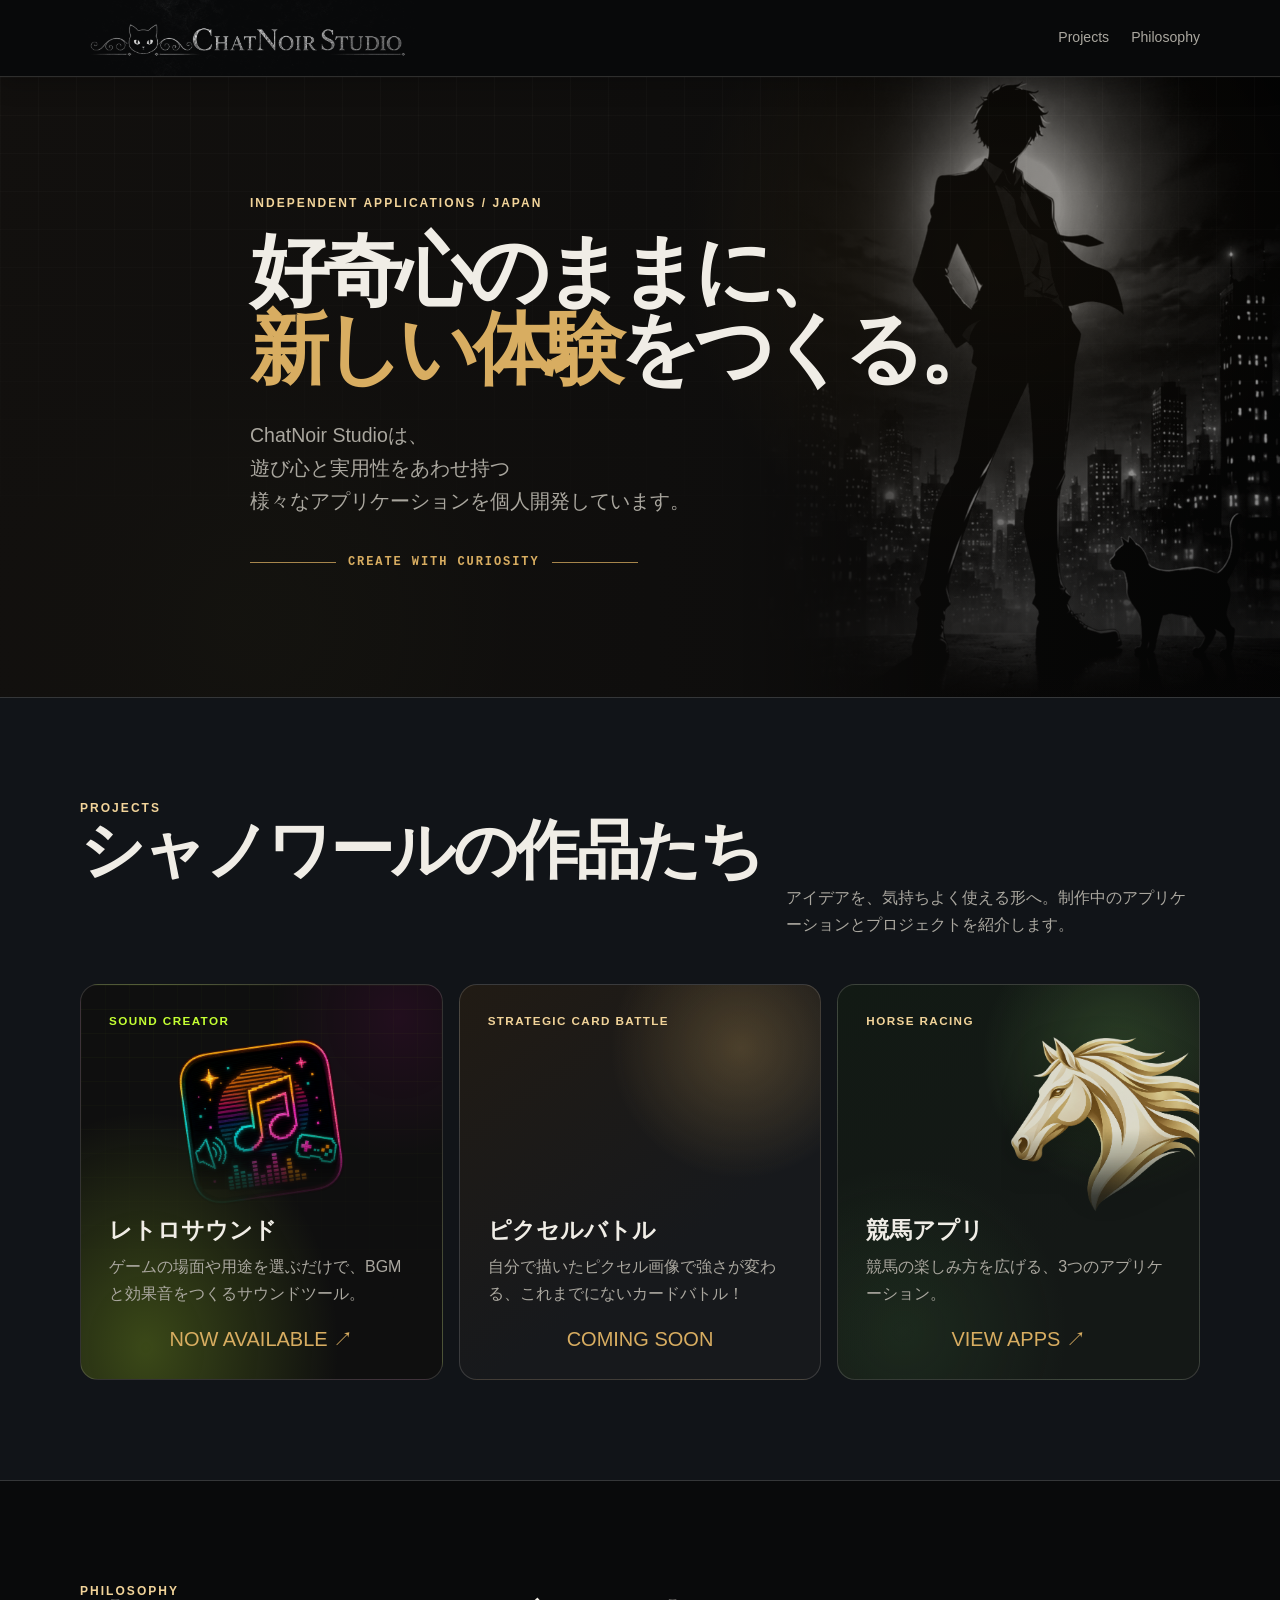
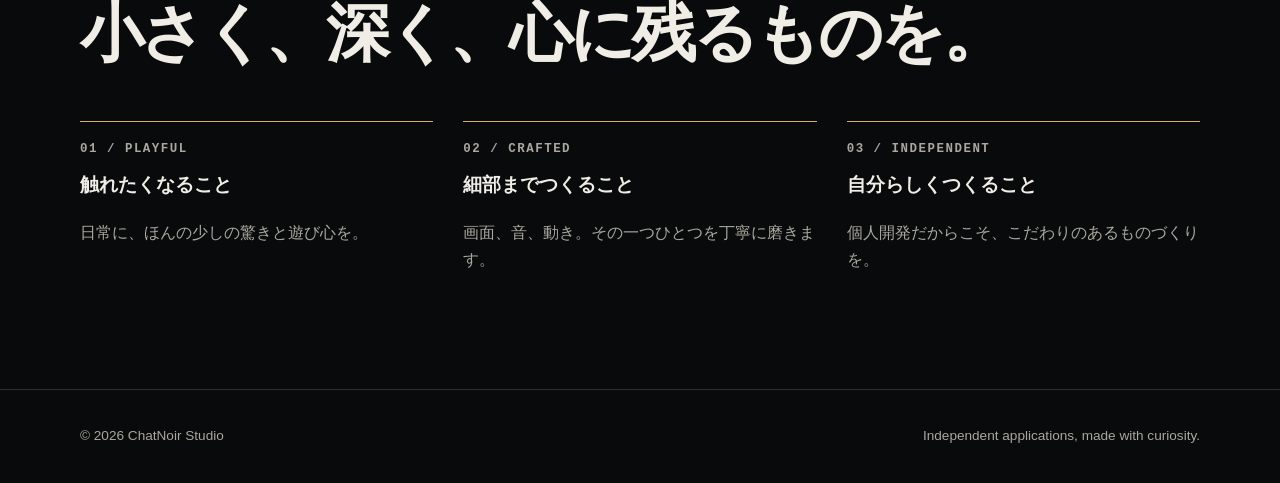
==== commit 970f09cb: "レトロサウンドのカードを公式ヒーローに合わせ、公開中と表示する Co-authored-by: Cursor <cursoragent@cursor.com>" ====
--- a/index.html
+++ b/index.html
@@ -2,6 +2,6 @@
 <html lang="ja"><head><meta charset="utf-8"><meta name="viewport" content="width=device-width, initial-scale=1"><meta name="description" content="ChatNoir Studioは、遊び心と実用性をあわせ持つ個人開発アプリケーションを制作しています。"><meta name="theme-color" content="#090a0b"><meta property="og:title" content="ChatNoir Studio"><meta property="og:description" content="遊び心と実用性をあわせ持つ、個人開発アプリケーション。"><meta property="og:type" content="website"><meta property="og:url" content="https://true-ocean.github.io/"><meta property="og:locale" content="ja_JP"><meta property="og:site_name" content="ChatNoir Studio"><meta property="og:image" content="https://true-ocean.github.io/assets/og-home.png"><meta property="og:image:type" content="image/png"><meta property="og:image:width" content="1200"><meta property="og:image:height" content="630"><meta property="og:image:alt" content="夜の街に立つ人物と黒猫。好奇心のままに、新しい体験をつくる。"><meta name="twitter:card" content="summary_large_image"><meta name="twitter:title" content="ChatNoir Studio"><meta name="twitter:description" content="遊び心と実用性をあわせ持つ、個人開発アプリケーション。"><meta name="twitter:image" content="https://true-ocean.github.io/assets/og-home.png"><meta name="twitter:image:alt" content="夜の街に立つ人物と黒猫。好奇心のままに、新しい体験をつくる。"><link rel="canonical" href="https://true-ocean.github.io/"><title>ChatNoir Studio — Independent applications</title><link rel="stylesheet" href="assets/site.css"></head>
 <body><div class="site-shell"><header class="site-header"><nav class="container nav" aria-label="メインナビゲーション"><a class="brand" href="./"><img class="brand-logo" src="assets/chatnoir-top-banner.png" alt="ChatNoir Studio"></a><div class="nav-links"><a href="#projects">Projects</a><a href="#philosophy">Philosophy</a></div></nav></header>
 <main><section class="hero"><div class="hero-poster" role="img" aria-label="夜の街に立つ人物と黒猫を描いたChatNoir Studioのイメージ"></div><div class="container hero-content"><p class="kicker">Independent applications / Japan</p><h1><span class="line">好奇心のままに、</span><span class="line"><em>新しい体験</em>をつくる。</span></h1><p class="lead">ChatNoir Studioは、<br>遊び心と実用性をあわせ持つ<br>様々なアプリケーションを個人開発しています。</p><p class="hero-rule">CREATE WITH CURIOSITY</p></div></section>
-<section class="section section-dark" id="projects"><div class="container"><div class="section-head"><div><p class="kicker">Projects</p><h2 class="heading-single">シャノワールの作品たち</h2></div><p class="section-copy">アイデアを、気持ちよく使える形へ。制作中のアプリケーションとプロジェクトを紹介します。</p></div><div class="projects"><a class="project project-retrosound eq-spectrum" href="/GameSoundCreator/"><span class="project-eq" aria-hidden="true"><i></i><i></i><i></i><i></i><i></i></span><p class="project-status">SOUND CREATOR</p><h3>レトロサウンド</h3><p class="project-desc">ゲームの場面や用途を選ぶだけで、BGMと効果音をつくるサウンドツール。</p><span class="project-arrow" aria-hidden="true">ベータテスト中 ↗</span></a><article class="project"><p class="project-status">STRATEGIC CARD BATTLE</p><h3>ピクセルバトル</h3><p class="project-desc">自分で描いたピクセル画像で強さが変わる、これまでにないカードバトル！</p><span class="project-arrow" aria-hidden="true">COMING SOON</span></article><a class="project project-keiba" href="/horse-racing/"><span class="project-horse" aria-hidden="true"></span><p class="project-status">HORSE RACING</p><h3>競馬アプリ</h3><p class="project-desc">競馬の楽しみ方を広げる、3つのアプリケーション。</p><span class="project-arrow" aria-hidden="true">VIEW APPS ↗</span></a></div></div></section>
+<section class="section section-dark" id="projects"><div class="container"><div class="section-head"><div><p class="kicker">Projects</p><h2 class="heading-single">シャノワールの作品たち</h2></div><p class="section-copy">アイデアを、気持ちよく使える形へ。制作中のアプリケーションとプロジェクトを紹介します。</p></div><div class="projects"><a class="project project-retrosound" href="/GameSoundCreator/"><span class="project-rs-art" aria-hidden="true"><img src="assets/retro-sound-icon.png" alt=""></span><p class="project-status">SOUND CREATOR</p><h3>レトロサウンド</h3><p class="project-desc">ゲームの場面や用途を選ぶだけで、BGMと効果音をつくるサウンドツール。</p><span class="project-arrow" aria-hidden="true">NOW AVAILABLE ↗</span></a><article class="project"><p class="project-status">STRATEGIC CARD BATTLE</p><h3>ピクセルバトル</h3><p class="project-desc">自分で描いたピクセル画像で強さが変わる、これまでにないカードバトル！</p><span class="project-arrow" aria-hidden="true">COMING SOON</span></article><a class="project project-keiba" href="/horse-racing/"><span class="project-horse" aria-hidden="true"></span><p class="project-status">HORSE RACING</p><h3>競馬アプリ</h3><p class="project-desc">競馬の楽しみ方を広げる、3つのアプリケーション。</p><span class="project-arrow" aria-hidden="true">VIEW APPS ↗</span></a></div></div></section>
 <section class="section" id="philosophy"><div class="container"><p class="kicker">Philosophy</p><h2 class="heading-single">小さく、深く、心に残るものを。</h2><div class="beliefs"><article class="belief"><p class="belief-index">01 / PLAYFUL</p><h3>触れたくなること</h3><p>日常に、ほんの少しの驚きと遊び心を。</p></article><article class="belief"><p class="belief-index">02 / CRAFTED</p><h3>細部までつくること</h3><p>画面、音、動き。その一つひとつを丁寧に磨きます。</p></article><article class="belief"><p class="belief-index">03 / INDEPENDENT</p><h3>自分らしくつくること</h3><p>個人開発だからこそ、こだわりのあるものづくりを。</p></article></div></div></section>
 </main><footer class="site-footer"><div class="container footer-inner"><span>© 2026 ChatNoir Studio</span><span>Independent applications, made with curiosity.</span></div></footer></div></body></html>
--- a/assets/site.css
+++ b/assets/site.css
@@ -16,23 +16,17 @@
 .hero::after { z-index: -1; opacity: .3; background-size: 38px 38px; }
 .hero-poster { position: absolute; z-index: -2; inset: 0 0 0 auto; width: min(42vw, 540px); opacity: .78; background: linear-gradient(90deg, var(--ink), transparent 34%, rgba(18,16,14,.16)), linear-gradient(0deg, var(--ink), transparent 34%), url("chatnoir-poster-figure.png") center 22% / cover no-repeat; filter: grayscale(1) contrast(1.08); mask-image: linear-gradient(to right, transparent, black 34%); }
 .hero-cat { display: none; }
-.project-retrosound { position: relative; overflow: hidden; background: linear-gradient(160deg, #1c1812 0%, #14110e 48%, #101214 100%); }
-.project-eq { grid-row: 2; justify-self: center; align-self: center; display: flex; align-items: flex-end; gap: 16px; width: min(58%, 168px); height: min(78%, 148px); opacity: .88; pointer-events: none; }
-.project-eq i { display: block; flex: 1 1 0; min-width: 14px; max-width: 22px; border-radius: 999px; background: linear-gradient(180deg, #e8c07a, #c49a55 55%, #a67d3f); box-shadow: 0 0 28px rgba(196, 154, 85, .38); }
-.project-eq i:nth-child(1) { height: 42%; }
-.project-eq i:nth-child(2) { height: 68%; }
-.project-eq i:nth-child(3) { height: 52%; }
-.project-eq i:nth-child(4) { height: 88%; }
-.project-eq i:nth-child(5) { height: 34%; }
-/* Spectrum look: remove eq-spectrum from index.html to restore the gold bars. */
-.eq-spectrum { background: radial-gradient(circle at 50% 40%, #1a1a1a, #0b0b0b 62%); }
-.eq-spectrum .project-eq { opacity: .96; }
-.eq-spectrum .project-eq i { box-shadow: none; }
-.eq-spectrum .project-eq i:nth-child(1) { height: 38%; background: linear-gradient(180deg, #e89c31, #b56e1f 55%, #7a5016); box-shadow: 0 0 22px rgba(232, 156, 49, .32); }
-.eq-spectrum .project-eq i:nth-child(2) { height: 78%; background: linear-gradient(180deg, #69eb9a, #3cb56e 55%, #2d7e4e); box-shadow: 0 0 22px rgba(105, 235, 154, .28); }
-.eq-spectrum .project-eq i:nth-child(3) { height: 62%; background: linear-gradient(180deg, #56ccff, #3a9fd4 55%, #2b6f93); box-shadow: 0 0 22px rgba(86, 204, 255, .28); }
-.eq-spectrum .project-eq i:nth-child(4) { height: 92%; background: linear-gradient(180deg, #ff6dd6, #d24eaa 55%, #8f3677); box-shadow: 0 0 22px rgba(255, 109, 214, .30); }
-.eq-spectrum .project-eq i:nth-child(5) { height: 48%; background: linear-gradient(180deg, #d4b982, #a8905e 55%, #726244); box-shadow: 0 0 22px rgba(212, 185, 130, .22); }
+.project-retrosound { position: relative; overflow: hidden; isolation: isolate; background:
+  radial-gradient(ellipse at 18% 92%, rgba(196, 255, 51, .24), transparent 46%),
+  radial-gradient(ellipse at 88% 8%, rgba(255, 0, 200, .08), transparent 28%),
+  #0f0f0f; }
+.project-retrosound::before { content: ""; position: absolute; inset: 0; z-index: 0; pointer-events: none; opacity: .2; background-image: linear-gradient(rgba(196,255,51,.16) 1px, transparent 1px), linear-gradient(90deg, rgba(196,255,51,.1) 1px, transparent 1px); background-size: 24px 24px; mask-image: linear-gradient(to bottom, black, transparent 86%); }
+.project-retrosound > * { position: relative; z-index: 1; }
+.project-retrosound .project-status { color: #c4ff33; }
+.project-rs-art { grid-row: 2; justify-self: center; align-self: center; display: grid; place-items: center; width: min(74%, 188px); overflow: visible; pointer-events: none; }
+.project-rs-art img { display: block; width: 100%; height: auto; background: transparent; transition: transform .25s ease; }
+.project-retrosound:hover { border-color: rgba(196, 255, 51, .62); }
+.project-retrosound:hover .project-rs-art img { transform: translateY(-3px) scale(1.03); }
 .project-keiba { position: relative; overflow: hidden; background:
   radial-gradient(circle at 50% 42%, rgba(225, 186, 100, .16), transparent 31%),
   linear-gradient(160deg, #172219 0%, #101712 58%, #0c100d 100%); }
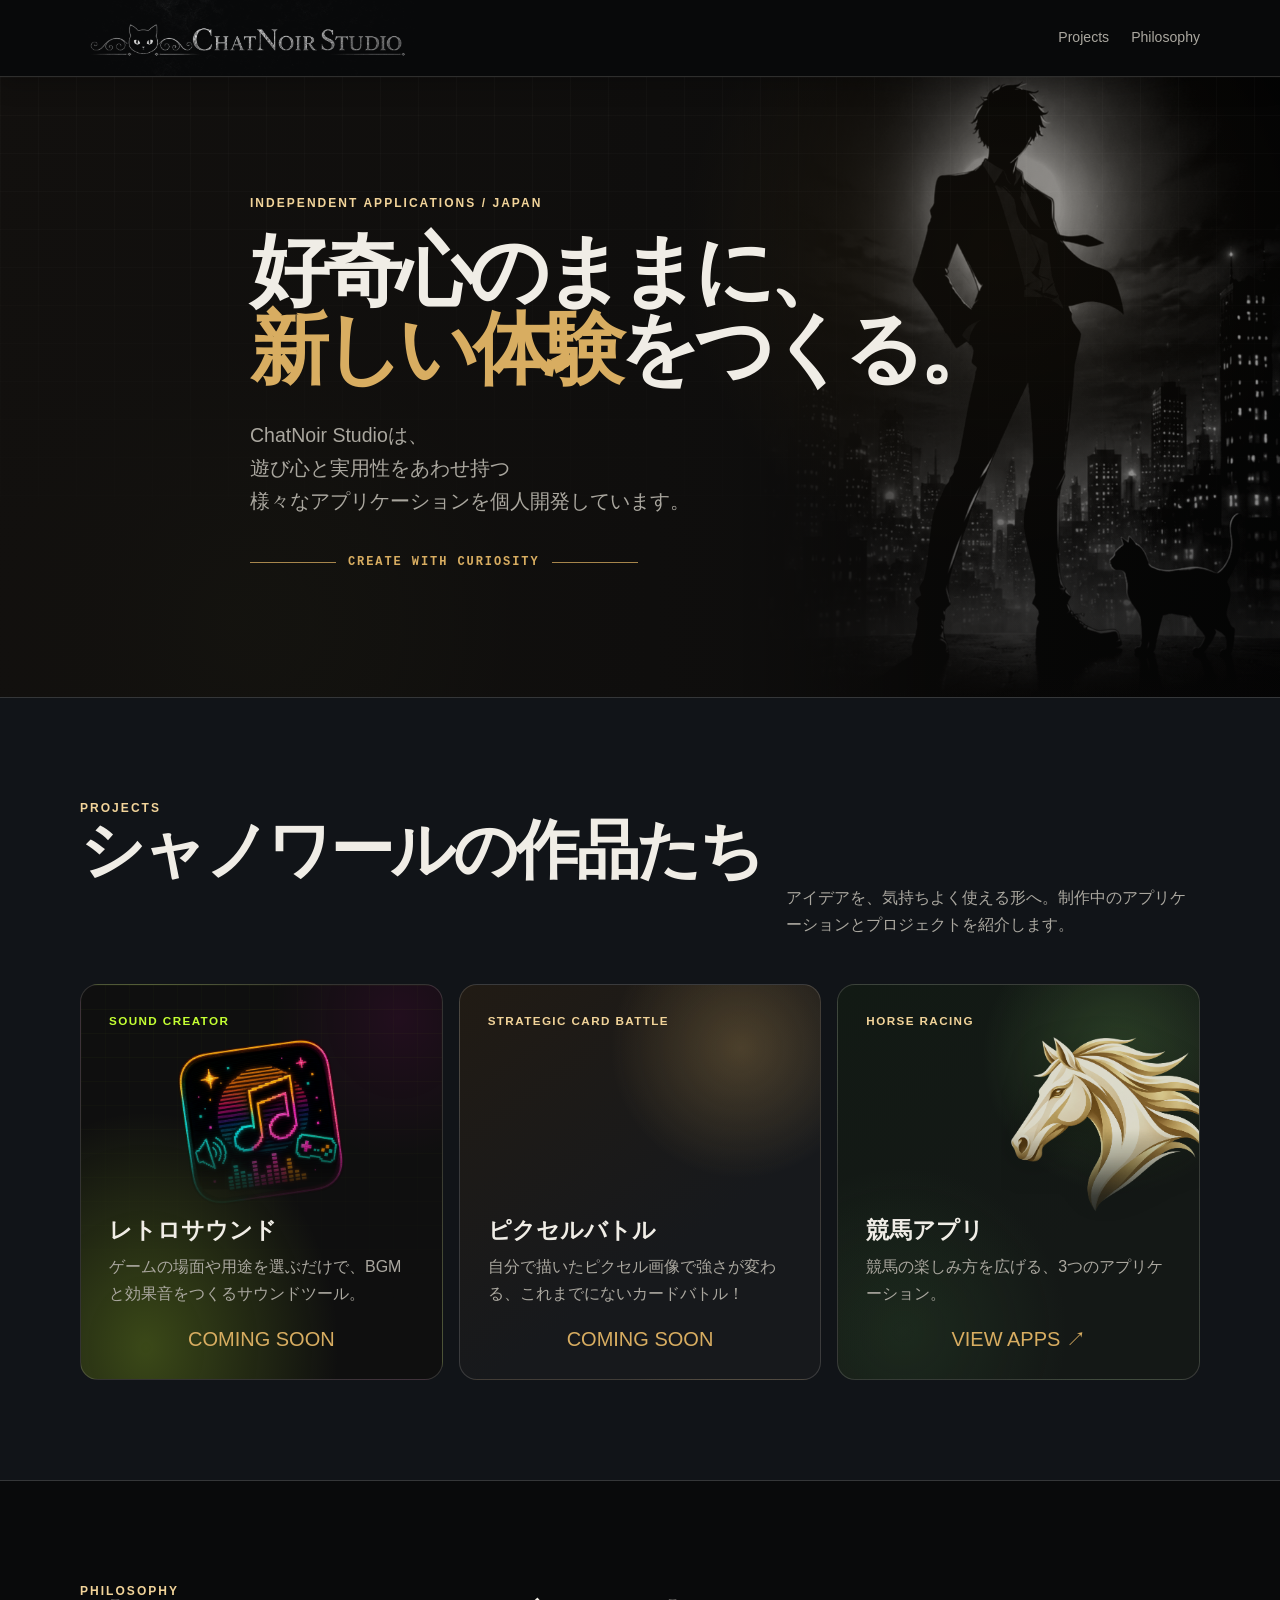
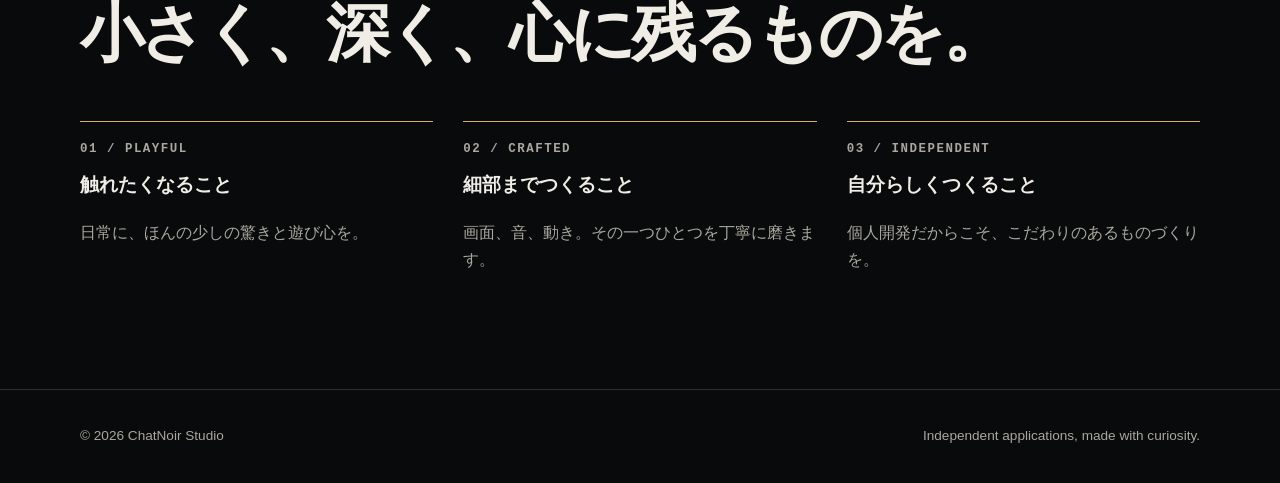
==== commit f63237aa: "微修正" ====
--- a/index.html
+++ b/index.html
@@ -2,6 +2,6 @@
 <html lang="ja"><head><meta charset="utf-8"><meta name="viewport" content="width=device-width, initial-scale=1"><meta name="description" content="ChatNoir Studioは、遊び心と実用性をあわせ持つ個人開発アプリケーションを制作しています。"><meta name="theme-color" content="#090a0b"><meta property="og:title" content="ChatNoir Studio"><meta property="og:description" content="遊び心と実用性をあわせ持つ、個人開発アプリケーション。"><meta property="og:type" content="website"><meta property="og:url" content="https://true-ocean.github.io/"><meta property="og:locale" content="ja_JP"><meta property="og:site_name" content="ChatNoir Studio"><meta property="og:image" content="https://true-ocean.github.io/assets/og-home.png"><meta property="og:image:type" content="image/png"><meta property="og:image:width" content="1200"><meta property="og:image:height" content="630"><meta property="og:image:alt" content="夜の街に立つ人物と黒猫。好奇心のままに、新しい体験をつくる。"><meta name="twitter:card" content="summary_large_image"><meta name="twitter:title" content="ChatNoir Studio"><meta name="twitter:description" content="遊び心と実用性をあわせ持つ、個人開発アプリケーション。"><meta name="twitter:image" content="https://true-ocean.github.io/assets/og-home.png"><meta name="twitter:image:alt" content="夜の街に立つ人物と黒猫。好奇心のままに、新しい体験をつくる。"><link rel="canonical" href="https://true-ocean.github.io/"><title>ChatNoir Studio — Independent applications</title><link rel="stylesheet" href="assets/site.css"></head>
 <body><div class="site-shell"><header class="site-header"><nav class="container nav" aria-label="メインナビゲーション"><a class="brand" href="./"><img class="brand-logo" src="assets/chatnoir-top-banner.png" alt="ChatNoir Studio"></a><div class="nav-links"><a href="#projects">Projects</a><a href="#philosophy">Philosophy</a></div></nav></header>
 <main><section class="hero"><div class="hero-poster" role="img" aria-label="夜の街に立つ人物と黒猫を描いたChatNoir Studioのイメージ"></div><div class="container hero-content"><p class="kicker">Independent applications / Japan</p><h1><span class="line">好奇心のままに、</span><span class="line"><em>新しい体験</em>をつくる。</span></h1><p class="lead">ChatNoir Studioは、<br>遊び心と実用性をあわせ持つ<br>様々なアプリケーションを個人開発しています。</p><p class="hero-rule">CREATE WITH CURIOSITY</p></div></section>
-<section class="section section-dark" id="projects"><div class="container"><div class="section-head"><div><p class="kicker">Projects</p><h2 class="heading-single">シャノワールの作品たち</h2></div><p class="section-copy">アイデアを、気持ちよく使える形へ。制作中のアプリケーションとプロジェクトを紹介します。</p></div><div class="projects"><a class="project project-retrosound" href="/GameSoundCreator/"><span class="project-rs-art" aria-hidden="true"><img src="assets/retro-sound-icon.png" alt=""></span><p class="project-status">SOUND CREATOR</p><h3>レトロサウンド</h3><p class="project-desc">ゲームの場面や用途を選ぶだけで、BGMと効果音をつくるサウンドツール。</p><span class="project-arrow" aria-hidden="true">NOW AVAILABLE ↗</span></a><article class="project"><p class="project-status">STRATEGIC CARD BATTLE</p><h3>ピクセルバトル</h3><p class="project-desc">自分で描いたピクセル画像で強さが変わる、これまでにないカードバトル！</p><span class="project-arrow" aria-hidden="true">COMING SOON</span></article><a class="project project-keiba" href="/horse-racing/"><span class="project-horse" aria-hidden="true"></span><p class="project-status">HORSE RACING</p><h3>競馬アプリ</h3><p class="project-desc">競馬の楽しみ方を広げる、3つのアプリケーション。</p><span class="project-arrow" aria-hidden="true">VIEW APPS ↗</span></a></div></div></section>
+<section class="section section-dark" id="projects"><div class="container"><div class="section-head"><div><p class="kicker">Projects</p><h2 class="heading-single">シャノワールの作品たち</h2></div><p class="section-copy">アイデアを、気持ちよく使える形へ。制作中のアプリケーションとプロジェクトを紹介します。</p></div><div class="projects"><article class="project project-retrosound"><span class="project-rs-art" aria-hidden="true"><img src="assets/retro-sound-icon.png" alt=""></span><p class="project-status">SOUND CREATOR</p><h3>レトロサウンド</h3><p class="project-desc">ゲームの場面や用途を選ぶだけで、BGMと効果音をつくるサウンドツール。</p><span class="project-arrow" aria-hidden="true">COMING SOON</span></article><article class="project"><p class="project-status">STRATEGIC CARD BATTLE</p><h3>ピクセルバトル</h3><p class="project-desc">自分で描いたピクセル画像で強さが変わる、これまでにないカードバトル！</p><span class="project-arrow" aria-hidden="true">COMING SOON</span></article><a class="project project-keiba" href="/horse-racing/"><span class="project-horse" aria-hidden="true"></span><p class="project-status">HORSE RACING</p><h3>競馬アプリ</h3><p class="project-desc">競馬の楽しみ方を広げる、3つのアプリケーション。</p><span class="project-arrow" aria-hidden="true">VIEW APPS ↗</span></a></div></div></section>
 <section class="section" id="philosophy"><div class="container"><p class="kicker">Philosophy</p><h2 class="heading-single">小さく、深く、心に残るものを。</h2><div class="beliefs"><article class="belief"><p class="belief-index">01 / PLAYFUL</p><h3>触れたくなること</h3><p>日常に、ほんの少しの驚きと遊び心を。</p></article><article class="belief"><p class="belief-index">02 / CRAFTED</p><h3>細部までつくること</h3><p>画面、音、動き。その一つひとつを丁寧に磨きます。</p></article><article class="belief"><p class="belief-index">03 / INDEPENDENT</p><h3>自分らしくつくること</h3><p>個人開発だからこそ、こだわりのあるものづくりを。</p></article></div></div></section>
 </main><footer class="site-footer"><div class="container footer-inner"><span>© 2026 ChatNoir Studio</span><span>Independent applications, made with curiosity.</span></div></footer></div></body></html>
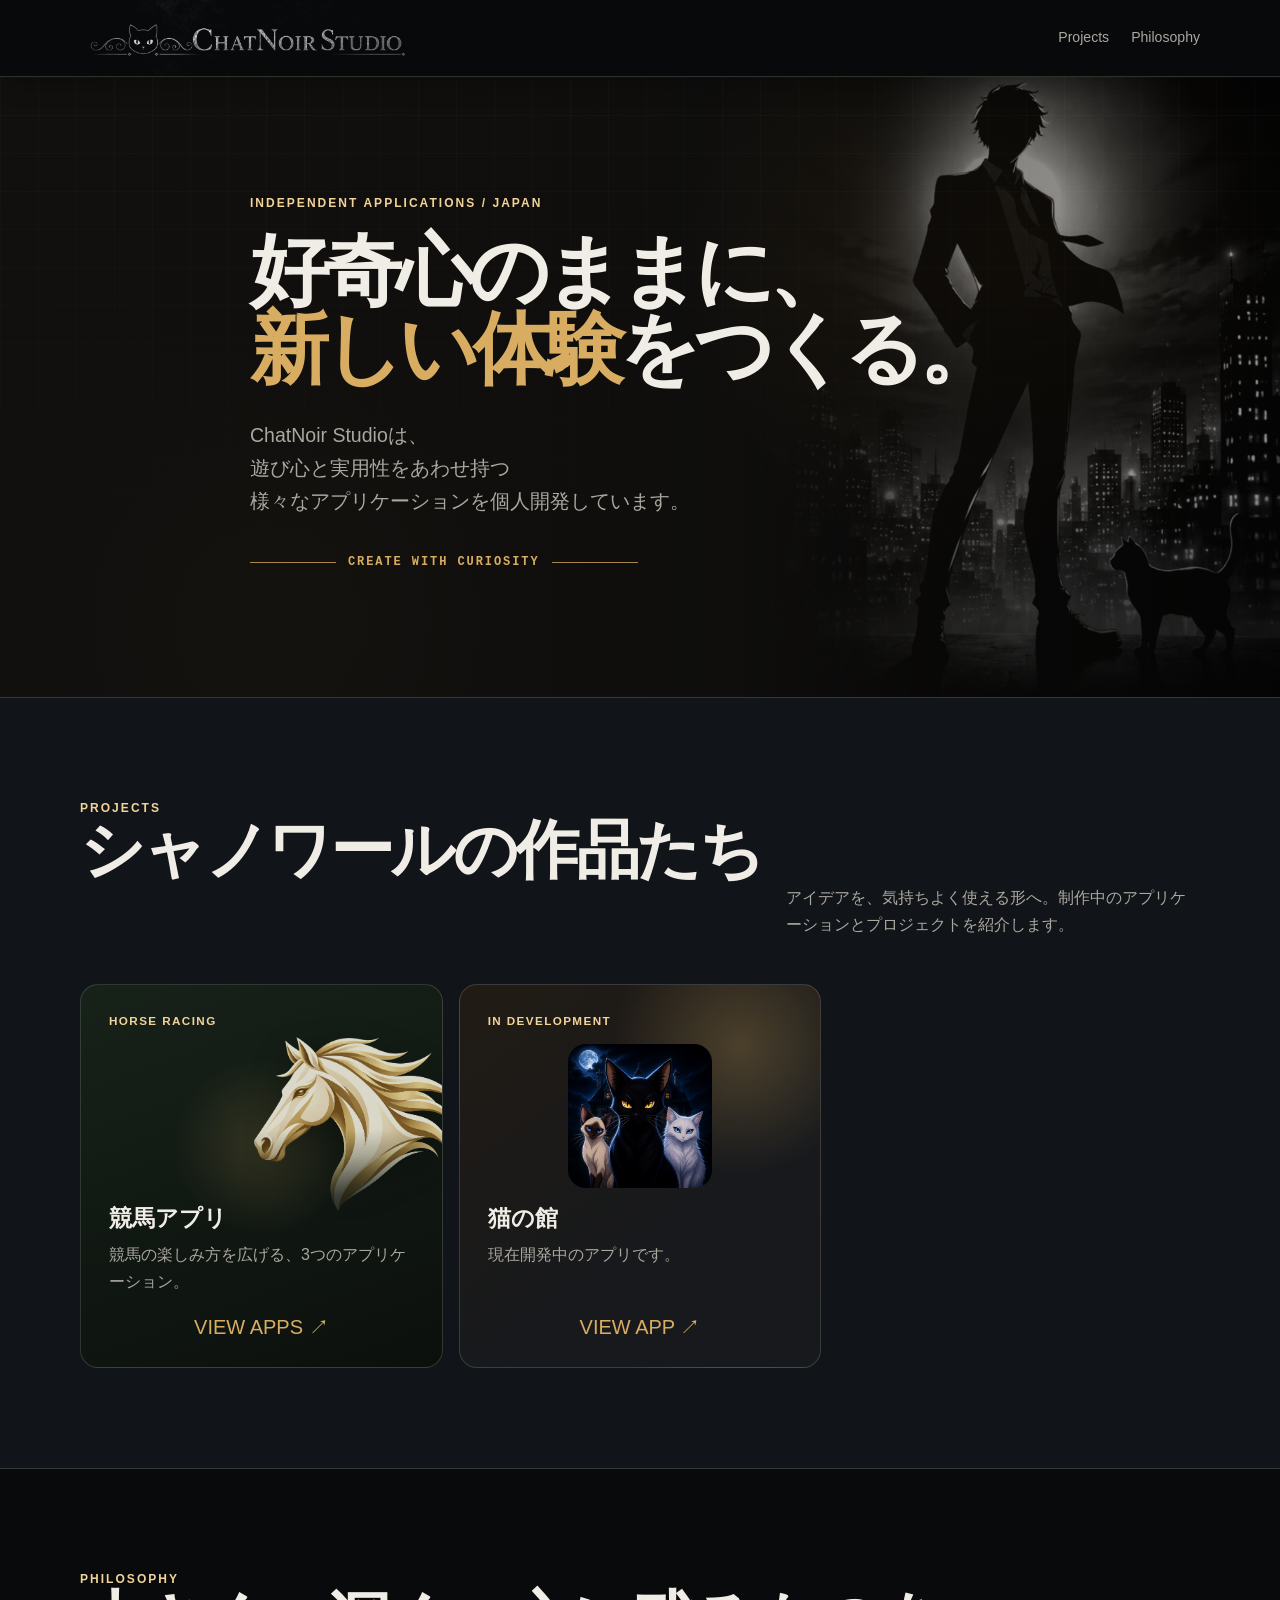
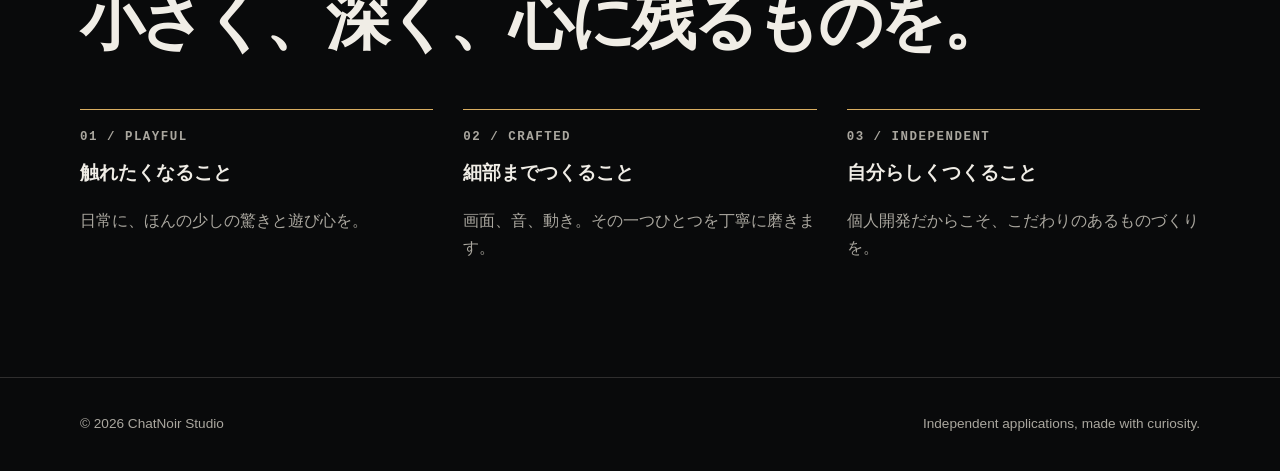
==== commit faf06a1d: "猫の館の紹介ページとキービジュアルを追加" ====
--- a/index.html
+++ b/index.html
@@ -2,6 +2,6 @@
 <html lang="ja"><head><meta charset="utf-8"><meta name="viewport" content="width=device-width, initial-scale=1"><meta name="description" content="ChatNoir Studioは、遊び心と実用性をあわせ持つ個人開発アプリケーションを制作しています。"><meta name="theme-color" content="#090a0b"><meta property="og:title" content="ChatNoir Studio"><meta property="og:description" content="遊び心と実用性をあわせ持つ、個人開発アプリケーション。"><meta property="og:type" content="website"><meta property="og:url" content="https://true-ocean.github.io/"><meta property="og:locale" content="ja_JP"><meta property="og:site_name" content="ChatNoir Studio"><meta property="og:image" content="https://true-ocean.github.io/assets/og-home.png"><meta property="og:image:type" content="image/png"><meta property="og:image:width" content="1200"><meta property="og:image:height" content="630"><meta property="og:image:alt" content="夜の街に立つ人物と黒猫。好奇心のままに、新しい体験をつくる。"><meta name="twitter:card" content="summary_large_image"><meta name="twitter:title" content="ChatNoir Studio"><meta name="twitter:description" content="遊び心と実用性をあわせ持つ、個人開発アプリケーション。"><meta name="twitter:image" content="https://true-ocean.github.io/assets/og-home.png"><meta name="twitter:image:alt" content="夜の街に立つ人物と黒猫。好奇心のままに、新しい体験をつくる。"><link rel="canonical" href="https://true-ocean.github.io/"><title>ChatNoir Studio — Independent applications</title><link rel="stylesheet" href="assets/site.css"></head>
 <body><div class="site-shell"><header class="site-header"><nav class="container nav" aria-label="メインナビゲーション"><a class="brand" href="./"><img class="brand-logo" src="assets/chatnoir-top-banner.png" alt="ChatNoir Studio"></a><div class="nav-links"><a href="#projects">Projects</a><a href="#philosophy">Philosophy</a></div></nav></header>
 <main><section class="hero"><div class="hero-poster" role="img" aria-label="夜の街に立つ人物と黒猫を描いたChatNoir Studioのイメージ"></div><div class="container hero-content"><p class="kicker">Independent applications / Japan</p><h1><span class="line">好奇心のままに、</span><span class="line"><em>新しい体験</em>をつくる。</span></h1><p class="lead">ChatNoir Studioは、<br>遊び心と実用性をあわせ持つ<br>様々なアプリケーションを個人開発しています。</p><p class="hero-rule">CREATE WITH CURIOSITY</p></div></section>
-<section class="section section-dark" id="projects"><div class="container"><div class="section-head"><div><p class="kicker">Projects</p><h2 class="heading-single">シャノワールの作品たち</h2></div><p class="section-copy">アイデアを、気持ちよく使える形へ。制作中のアプリケーションとプロジェクトを紹介します。</p></div><div class="projects"><article class="project project-retrosound"><span class="project-rs-art" aria-hidden="true"><img src="assets/retro-sound-icon.png" alt=""></span><p class="project-status">SOUND CREATOR</p><h3>レトロサウンド</h3><p class="project-desc">ゲームの場面や用途を選ぶだけで、BGMと効果音をつくるサウンドツール。</p><span class="project-arrow" aria-hidden="true">COMING SOON</span></article><article class="project"><p class="project-status">STRATEGIC CARD BATTLE</p><h3>ピクセルバトル</h3><p class="project-desc">自分で描いたピクセル画像で強さが変わる、これまでにないカードバトル！</p><span class="project-arrow" aria-hidden="true">COMING SOON</span></article><a class="project project-keiba" href="/horse-racing/"><span class="project-horse" aria-hidden="true"></span><p class="project-status">HORSE RACING</p><h3>競馬アプリ</h3><p class="project-desc">競馬の楽しみ方を広げる、3つのアプリケーション。</p><span class="project-arrow" aria-hidden="true">VIEW APPS ↗</span></a></div></div></section>
+<section class="section section-dark" id="projects"><div class="container"><div class="section-head"><div><p class="kicker">Projects</p><h2 class="heading-single">シャノワールの作品たち</h2></div><p class="section-copy">アイデアを、気持ちよく使える形へ。制作中のアプリケーションとプロジェクトを紹介します。</p></div><div class="projects"><a class="project project-keiba" href="/horse-racing/"><span class="project-horse" aria-hidden="true"></span><p class="project-status">HORSE RACING</p><h3>競馬アプリ</h3><p class="project-desc">競馬の楽しみ方を広げる、3つのアプリケーション。</p><span class="project-arrow" aria-hidden="true">VIEW APPS ↗</span></a><a class="project" href="neko-no-yakata/"><p class="project-status">IN DEVELOPMENT</p><img class="project-cat-art" src="assets/neko-no-yakata-icon.png" alt=""><h3>猫の館</h3><p class="project-desc">現在開発中のアプリです。</p><span class="project-arrow" aria-hidden="true">VIEW APP ↗</span></a></div></div></section>
 <section class="section" id="philosophy"><div class="container"><p class="kicker">Philosophy</p><h2 class="heading-single">小さく、深く、心に残るものを。</h2><div class="beliefs"><article class="belief"><p class="belief-index">01 / PLAYFUL</p><h3>触れたくなること</h3><p>日常に、ほんの少しの驚きと遊び心を。</p></article><article class="belief"><p class="belief-index">02 / CRAFTED</p><h3>細部までつくること</h3><p>画面、音、動き。その一つひとつを丁寧に磨きます。</p></article><article class="belief"><p class="belief-index">03 / INDEPENDENT</p><h3>自分らしくつくること</h3><p>個人開発だからこそ、こだわりのあるものづくりを。</p></article></div></div></section>
 </main><footer class="site-footer"><div class="container footer-inner"><span>© 2026 ChatNoir Studio</span><span>Independent applications, made with curiosity.</span></div></footer></div></body></html>
--- a/assets/site.css
+++ b/assets/site.css
@@ -27,6 +27,7 @@
 .project-rs-art img { display: block; width: 100%; height: auto; background: transparent; transition: transform .25s ease; }
 .project-retrosound:hover { border-color: rgba(196, 255, 51, .62); }
 .project-retrosound:hover .project-rs-art img { transform: translateY(-3px) scale(1.03); }
+.project-cat-art { grid-row: 2; justify-self: center; align-self: center; width: min(100%, 144px); height: auto; margin-block: 16px; border-radius: 18px; }
 .project-keiba { position: relative; overflow: hidden; background:
   radial-gradient(circle at 50% 42%, rgba(225, 186, 100, .16), transparent 31%),
   linear-gradient(160deg, #172219 0%, #101712 58%, #0c100d 100%); }
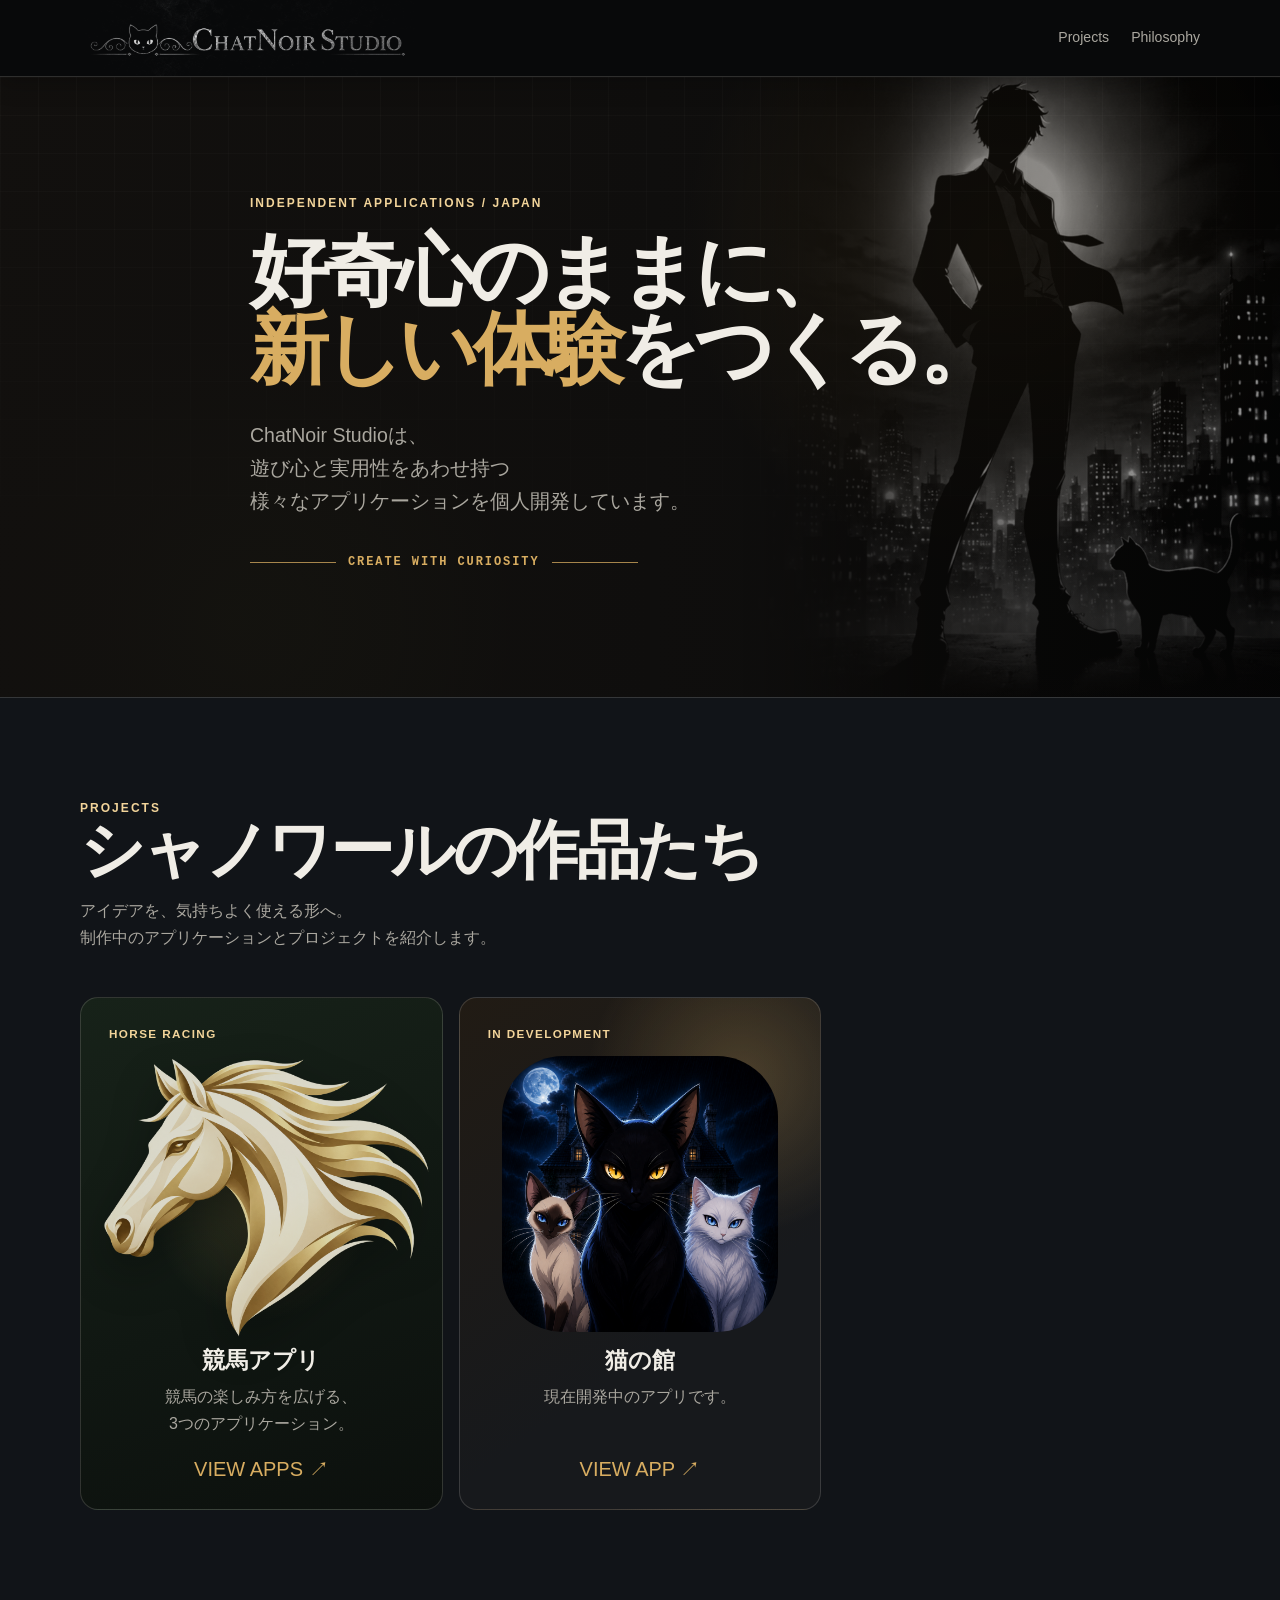
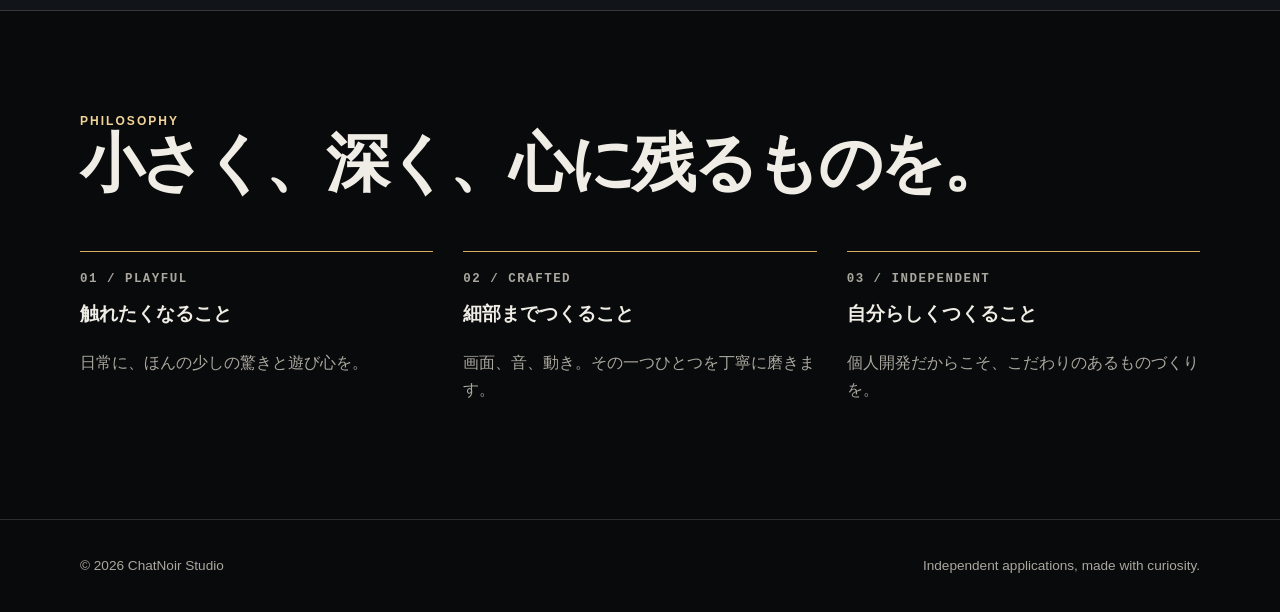
==== commit 2016b439: "作品カードの画像と文章が重ならないように配置を揃える 見出しの説明をタイトル直下に置き、カード内の画像・タイトル・説明の高さを合わせた。  Co-authored-by: Cursor <cursor" ====
--- a/index.html
+++ b/index.html
@@ -2,6 +2,6 @@
 <html lang="ja"><head><meta charset="utf-8"><meta name="viewport" content="width=device-width, initial-scale=1"><meta name="description" content="ChatNoir Studioは、遊び心と実用性をあわせ持つ個人開発アプリケーションを制作しています。"><meta name="theme-color" content="#090a0b"><meta property="og:title" content="ChatNoir Studio"><meta property="og:description" content="遊び心と実用性をあわせ持つ、個人開発アプリケーション。"><meta property="og:type" content="website"><meta property="og:url" content="https://true-ocean.github.io/"><meta property="og:locale" content="ja_JP"><meta property="og:site_name" content="ChatNoir Studio"><meta property="og:image" content="https://true-ocean.github.io/assets/og-home.png"><meta property="og:image:type" content="image/png"><meta property="og:image:width" content="1200"><meta property="og:image:height" content="630"><meta property="og:image:alt" content="夜の街に立つ人物と黒猫。好奇心のままに、新しい体験をつくる。"><meta name="twitter:card" content="summary_large_image"><meta name="twitter:title" content="ChatNoir Studio"><meta name="twitter:description" content="遊び心と実用性をあわせ持つ、個人開発アプリケーション。"><meta name="twitter:image" content="https://true-ocean.github.io/assets/og-home.png"><meta name="twitter:image:alt" content="夜の街に立つ人物と黒猫。好奇心のままに、新しい体験をつくる。"><link rel="canonical" href="https://true-ocean.github.io/"><title>ChatNoir Studio — Independent applications</title><link rel="stylesheet" href="assets/site.css"></head>
 <body><div class="site-shell"><header class="site-header"><nav class="container nav" aria-label="メインナビゲーション"><a class="brand" href="./"><img class="brand-logo" src="assets/chatnoir-top-banner.png" alt="ChatNoir Studio"></a><div class="nav-links"><a href="#projects">Projects</a><a href="#philosophy">Philosophy</a></div></nav></header>
 <main><section class="hero"><div class="hero-poster" role="img" aria-label="夜の街に立つ人物と黒猫を描いたChatNoir Studioのイメージ"></div><div class="container hero-content"><p class="kicker">Independent applications / Japan</p><h1><span class="line">好奇心のままに、</span><span class="line"><em>新しい体験</em>をつくる。</span></h1><p class="lead">ChatNoir Studioは、<br>遊び心と実用性をあわせ持つ<br>様々なアプリケーションを個人開発しています。</p><p class="hero-rule">CREATE WITH CURIOSITY</p></div></section>
-<section class="section section-dark" id="projects"><div class="container"><div class="section-head"><div><p class="kicker">Projects</p><h2 class="heading-single">シャノワールの作品たち</h2></div><p class="section-copy">アイデアを、気持ちよく使える形へ。制作中のアプリケーションとプロジェクトを紹介します。</p></div><div class="projects"><a class="project project-keiba" href="/horse-racing/"><span class="project-horse" aria-hidden="true"></span><p class="project-status">HORSE RACING</p><h3>競馬アプリ</h3><p class="project-desc">競馬の楽しみ方を広げる、3つのアプリケーション。</p><span class="project-arrow" aria-hidden="true">VIEW APPS ↗</span></a><a class="project" href="neko-no-yakata/"><p class="project-status">IN DEVELOPMENT</p><img class="project-cat-art" src="assets/neko-no-yakata-icon.png" alt=""><h3>猫の館</h3><p class="project-desc">現在開発中のアプリです。</p><span class="project-arrow" aria-hidden="true">VIEW APP ↗</span></a></div></div></section>
+<section class="section section-dark" id="projects"><div class="container"><div class="section-head"><div><p class="kicker">Projects</p><h2 class="heading-single">シャノワールの作品たち</h2></div><p class="section-copy">アイデアを、気持ちよく使える形へ。<br>制作中のアプリケーションとプロジェクトを紹介します。</p></div><div class="projects"><a class="project project-keiba" href="/horse-racing/"><span class="project-horse" aria-hidden="true"></span><p class="project-status">HORSE RACING</p><h3>競馬アプリ</h3><p class="project-desc">競馬の楽しみ方を広げる、<br>3つのアプリケーション。</p><span class="project-arrow" aria-hidden="true">VIEW APPS ↗</span></a><a class="project" href="neko-no-yakata/"><p class="project-status">IN DEVELOPMENT</p><img class="project-cat-art" src="assets/neko-no-yakata-icon.png" alt=""><h3>猫の館</h3><p class="project-desc">現在開発中のアプリです。</p><span class="project-arrow" aria-hidden="true">VIEW APP ↗</span></a></div></div></section>
 <section class="section" id="philosophy"><div class="container"><p class="kicker">Philosophy</p><h2 class="heading-single">小さく、深く、心に残るものを。</h2><div class="beliefs"><article class="belief"><p class="belief-index">01 / PLAYFUL</p><h3>触れたくなること</h3><p>日常に、ほんの少しの驚きと遊び心を。</p></article><article class="belief"><p class="belief-index">02 / CRAFTED</p><h3>細部までつくること</h3><p>画面、音、動き。その一つひとつを丁寧に磨きます。</p></article><article class="belief"><p class="belief-index">03 / INDEPENDENT</p><h3>自分らしくつくること</h3><p>個人開発だからこそ、こだわりのあるものづくりを。</p></article></div></div></section>
 </main><footer class="site-footer"><div class="container footer-inner"><span>© 2026 ChatNoir Studio</span><span>Independent applications, made with curiosity.</span></div></footer></div></body></html>
--- a/assets/site.css
+++ b/assets/site.css
@@ -2,9 +2,9 @@
 * { box-sizing:border-box; } html { scroll-behavior:smooth; } body { margin:0; background:var(--ink); color:var(--paper); font-family:-apple-system,BlinkMacSystemFont,"Hiragino Sans","Yu Gothic",sans-serif; line-height:1.7; } a { color:inherit; }.container { width:min(1120px,calc(100% - 40px)); margin-inline:auto; }
 .site-header { position:relative; z-index:2; border-bottom:1px solid var(--line); background:rgba(9,10,11,.84); }.nav { min-height:76px; display:flex; align-items:center; justify-content:space-between; gap:24px; }.brand { display:inline-flex; align-items:center; gap:11px; font-family:Georgia,"Times New Roman",serif; font-size:1.08rem; font-weight:700; letter-spacing:.08em; text-decoration:none; }.brand-mark { position:relative; width:27px; height:27px; border:1px solid var(--gold); border-radius:50% 50% 44% 44%; }.brand-mark::before,.brand-mark::after { content:""; position:absolute; top:-5px; width:9px; height:10px; border-top:1px solid var(--gold); }.brand-mark::before { left:1px; transform:rotate(-38deg); }.brand-mark::after { right:1px; transform:rotate(38deg); }.brand-mark i,.brand-mark i::before { position:absolute; display:block; content:""; }.brand-mark i { width:3px; height:3px; top:11px; left:7px; background:var(--gold-bright); box-shadow:10px 0 var(--gold-bright); }.brand-mark i::before { width:8px; height:1px; top:7px; left:5px; background:var(--gold); }.nav-links { display:flex; flex-wrap:wrap; gap:22px; color:var(--muted); font-size:.88rem; }.nav-links a { text-decoration:none; }.nav-links a:hover { color:var(--gold-bright); }
 .hero { position:relative; min-height:690px; display:grid; align-items:center; overflow:hidden; isolation:isolate; }.hero::before { content:""; position:absolute; z-index:-2; inset:0; background:radial-gradient(circle at 72% 37%,rgba(215,172,92,.18),transparent 21%),linear-gradient(130deg,#08090a 15%,#15171a 54%,#08090a); }.hero::after { content:""; position:absolute; z-index:-1; inset:0; opacity:.38; background-image:linear-gradient(rgba(240,237,230,.08) 1px,transparent 1px),linear-gradient(90deg,rgba(240,237,230,.08) 1px,transparent 1px); background-size:52px 52px; mask-image:linear-gradient(to bottom,black,transparent 84%); }.hero-content { padding-block:112px; max-width:780px; }.kicker { margin:0; color:var(--gold-bright); font-size:.75rem; font-weight:800; letter-spacing:.17em; text-transform:uppercase; } h1,h2,h3,p { margin-top:0; } h1 { max-width:760px; margin-block:20px 30px; font-family:Georgia,"Times New Roman",serif; font-size:clamp(2.6rem,6.2vw,5.4rem); font-weight:600; line-height:.98; letter-spacing:-.075em; } h1 .line { display:block; white-space:nowrap; } h1 em { color:var(--gold); font-style:normal; }.lead { max-width:590px; color:var(--muted); font-size:clamp(1.05rem,2vw,1.22rem); }.hero-rule { display:flex; align-items:center; flex-wrap:nowrap; gap:12px; margin-top:37px; color:var(--gold); font:700 .75rem ui-monospace,SFMono-Regular,Menlo,monospace; letter-spacing:.16em; white-space:nowrap; }.hero-rule::before,.hero-rule::after { content:""; flex:1 1 24px; width:auto; max-width:86px; height:1px; background:currentColor; opacity:.75; }.hero-cat { position:absolute; right:10%; bottom:0; width:min(30vw,330px); height:360px; opacity:.6; }.hero-cat::before { content:""; position:absolute; bottom:20px; left:29%; width:150px; height:190px; border-radius:48% 48% 40% 40%; background:#050506; box-shadow:0 0 90px 13px rgba(214,174,101,.2); }.hero-cat::after { content:""; position:absolute; bottom:190px; left:35%; width:107px; height:108px; background:#050506; clip-path:polygon(10% 22%,7% 0,31% 17%,50% 9%,72% 17%,93% 0,90% 23%,100% 54%,82% 87%,50% 100%,18% 87%,0 54%); }
-.section { padding-block:100px; }.section-dark { border-block:1px solid var(--line); background:var(--night); }.section-head { display:grid; grid-template-columns:minmax(0,1.35fr) minmax(0,.85fr); gap:28px 48px; align-items:end; } h2 { font-family:Georgia,"Times New Roman",serif; font-size:clamp(2.2rem,5vw,4.2rem); font-weight:600; line-height:1.04; letter-spacing:-.055em; } h2.heading-single { white-space:nowrap; }.section-copy { margin:0; color:var(--muted); max-width:34rem; justify-self:end; text-wrap:pretty; }.projects { display:grid; grid-template-columns:repeat(3,1fr); grid-template-rows:auto minmax(140px,1fr) auto auto auto; column-gap:16px; row-gap:0; margin-top:46px; align-items:stretch; }.project { min-height:330px; display:grid; grid-template-rows:subgrid; grid-row:span 5; padding:28px; border:1px solid var(--line); border-radius:18px; background:var(--panel); text-decoration:none; transition:transform .2s ease,border-color .2s ease; }.project:hover { transform:translateY(-5px); border-color:rgba(216,173,97,.72); }.project:nth-child(2) { background:radial-gradient(circle at 78% 16%,rgba(216,173,97,.26),transparent 30%),linear-gradient(145deg,#211b14,#17191c 64%); }.project:nth-child(3) { background:radial-gradient(circle at 78% 18%,rgba(110,168,86,.28),transparent 32%),radial-gradient(circle at 18% 88%,rgba(62,110,58,.2),transparent 36%),linear-gradient(145deg,#121a14,#141816 64%); }.project-status { grid-row:1; margin:0; color:var(--gold-bright); font-size:.73rem; font-weight:800; letter-spacing:.12em; line-height:1.3; white-space:nowrap; }.project h3 { grid-row:3; margin:0 0 8px; font-size:1.42rem; line-height:1.25; }.project-desc { grid-row:4; margin:0; color:var(--muted); }.project-arrow { grid-row:5; display:block; margin-top:20px; color:var(--gold); font-size:1.25rem; line-height:1.2; min-height:1.5rem; text-align:center; }.beliefs { display:grid; grid-template-columns:repeat(3,1fr); gap:30px; margin-top:46px; }.belief { border-top:1px solid var(--gold); padding-top:20px; }.belief p { color:var(--muted); }.belief-index { color:var(--gold); font:700 .78rem ui-monospace,SFMono-Regular,Menlo,monospace; letter-spacing:.12em; }.site-footer { border-top:1px solid var(--line); padding-block:34px; color:var(--muted); font-size:.85rem; }.footer-inner { display:flex; flex-wrap:wrap; justify-content:space-between; gap:18px; }
+.section { padding-block:100px; }.section-dark { border-block:1px solid var(--line); background:var(--night); }.section-head { display:flex; flex-direction:column; align-items:flex-start; gap:12px; } .section-head h2 { margin-bottom:0; } h2 { font-family:Georgia,"Times New Roman",serif; font-size:clamp(2.2rem,5vw,4.2rem); font-weight:600; line-height:1.04; letter-spacing:-.055em; } h2.heading-single { white-space:nowrap; }.section-copy { margin:0; color:var(--muted); max-width:40rem; justify-self:start; text-wrap:wrap; }.projects { display:grid; grid-template-columns:repeat(3,minmax(0,1fr)); column-gap:16px; row-gap:0; margin-top:46px; align-items:stretch; }.project { width:100%; min-height:0; aspect-ratio:auto; display:grid; grid-template-rows:auto minmax(248px,1fr) auto auto auto; padding:28px; border:1px solid var(--line); border-radius:18px; background:var(--panel); text-decoration:none; transition:transform .2s ease,border-color .2s ease; }.project:hover { transform:translateY(-5px); border-color:rgba(216,173,97,.72); }.project:nth-child(2) { background:radial-gradient(circle at 78% 16%,rgba(216,173,97,.26),transparent 30%),linear-gradient(145deg,#211b14,#17191c 64%); }.project:nth-child(3) { background:radial-gradient(circle at 78% 18%,rgba(110,168,86,.28),transparent 32%),radial-gradient(circle at 18% 88%,rgba(62,110,58,.2),transparent 36%),linear-gradient(145deg,#121a14,#141816 64%); }.project-status { grid-row:1; margin:0; color:var(--gold-bright); font-size:.73rem; font-weight:800; letter-spacing:.12em; line-height:1.3; white-space:nowrap; }.project h3 { grid-row:3; margin:0 0 8px; font-size:1.42rem; line-height:1.25; text-align:center; }.project-desc { grid-row:4; margin:0; min-height:2lh; color:var(--muted); text-align:center; }.project-arrow { grid-row:5; display:block; margin-top:20px; color:var(--gold); font-size:1.25rem; line-height:1.2; min-height:1.5rem; text-align:center; }.beliefs { display:grid; grid-template-columns:repeat(3,1fr); gap:30px; margin-top:46px; }.belief { border-top:1px solid var(--gold); padding-top:20px; }.belief p { color:var(--muted); }.belief-index { color:var(--gold); font:700 .78rem ui-monospace,SFMono-Regular,Menlo,monospace; letter-spacing:.12em; }.site-footer { border-top:1px solid var(--line); padding-block:34px; color:var(--muted); font-size:.85rem; }.footer-inner { display:flex; flex-wrap:wrap; justify-content:space-between; gap:18px; }
 @media (max-width:960px) { .section-head { grid-template-columns:1fr; gap:18px; } .section-copy { justify-self:start; } }
-@media (max-width:780px) { .container { width:min(100% - 30px,1120px); }.nav { padding-block:15px; align-items:center; justify-content:center; flex-direction:column; gap:10px; }.nav-links { gap:14px; justify-content:center; }.hero { min-height:630px; }.hero-content { padding-block:90px; }.hero-cat { right:-10%; width:260px; opacity:.38; }.section { padding-block:72px; }.section-head,.beliefs { grid-template-columns:1fr; gap:20px; }.section-copy { justify-self:start; max-width:36rem; }.projects { grid-template-columns:1fr; grid-template-rows:none; column-gap:20px; row-gap:20px; margin-top:34px; }.project { grid-template-rows:auto minmax(120px,1fr) auto auto auto; grid-row:auto; min-height:250px; } h1 { font-size:clamp(2.2rem,9.5vw,3.4rem); } h2.heading-single { font-size:clamp(1.45rem,6.4vw,2.6rem); } }
+@media (max-width:780px) { .container { width:min(100% - 30px,1120px); }.nav { padding-block:15px; align-items:center; justify-content:center; flex-direction:column; gap:10px; }.nav-links { gap:14px; justify-content:center; }.hero { min-height:630px; }.hero-content { padding-block:90px; }.hero-cat { right:-10%; width:260px; opacity:.38; }.section { padding-block:72px; }.section-head,.beliefs { grid-template-columns:1fr; gap:20px; }.section-copy { justify-self:start; max-width:36rem; }.projects { grid-template-columns:1fr; grid-template-rows:none; grid-auto-rows:1fr; column-gap:20px; row-gap:20px; margin-top:34px; }.project { padding:clamp(16px,5vw,28px); }.project h3 { font-size:1.2rem; margin-bottom:4px; }.project-desc { font-size:.9rem; line-height:1.4; }.project-arrow { margin-top:8px; font-size:1rem; } h1 { font-size:clamp(2.2rem,9.5vw,3.4rem); } h2.heading-single { font-size:clamp(1.45rem,6.4vw,2.6rem); } }
 
 /* ChatNoir Studio imagery — aligned with the Retro Sound public site. */
 .site-shell { overflow: hidden; }
@@ -27,13 +27,13 @@
 .project-rs-art img { display: block; width: 100%; height: auto; background: transparent; transition: transform .25s ease; }
 .project-retrosound:hover { border-color: rgba(196, 255, 51, .62); }
 .project-retrosound:hover .project-rs-art img { transform: translateY(-3px) scale(1.03); }
-.project-cat-art { grid-row: 2; justify-self: center; align-self: center; width: min(100%, 144px); height: auto; margin-block: 16px; border-radius: 18px; }
+.project-cat-art { grid-row: 2; justify-self: center; align-self: center; width: auto; height: calc(100% - 28px); max-width: 100%; min-width: 0; min-height: 0; margin-block: 0; object-fit: contain; border-radius: 22%; }
 .project-keiba { position: relative; overflow: hidden; background:
   radial-gradient(circle at 50% 42%, rgba(225, 186, 100, .16), transparent 31%),
   linear-gradient(160deg, #172219 0%, #101712 58%, #0c100d 100%); }
 .project-keiba > * { position: relative; z-index: 1; }
-.project-horse { position: absolute; z-index: 0; top: 18px; right: -22px; display: block; width: min(88%, 220px); height: 238px; background: url("horse-racing-mark.png") center / contain no-repeat; pointer-events: none; opacity: .94; filter: brightness(.9) saturate(.82) sepia(.08) drop-shadow(0 14px 20px rgba(0, 0, 0, .32)); mask-image: linear-gradient(to bottom, #000 0 53%, rgba(0, 0, 0, .76) 64%, rgba(0, 0, 0, .22) 81%, transparent 98%); transform-origin: 64% 40%; transition: opacity .25s ease, transform .25s ease; }
-.project-keiba:hover .project-horse { opacity: 1; transform: translateY(-3px) scale(1.025); }
+.project-horse { grid-row: 2; justify-self: end; align-self: center; position: relative; z-index: 0; display: block; width: auto; height: calc(100% - 28px); aspect-ratio: 1; margin-right: -24px; background: url("horse-racing-mark.png") center / contain no-repeat; pointer-events: none; opacity: .94; filter: brightness(.9) saturate(.82) sepia(.08) drop-shadow(0 14px 20px rgba(0, 0, 0, .32)); transform: scale(1.262); transform-origin: 100% 51%; transition: opacity .25s ease, transform .25s ease; }
+.project-keiba:hover .project-horse { opacity: 1; transform: translateY(-3px) scale(1.29); }
 @media (max-width: 780px) {
   .brand { padding-inline-end: 2.75rem; }
   .brand-logo { height: 84px; margin-block: -26px; }
